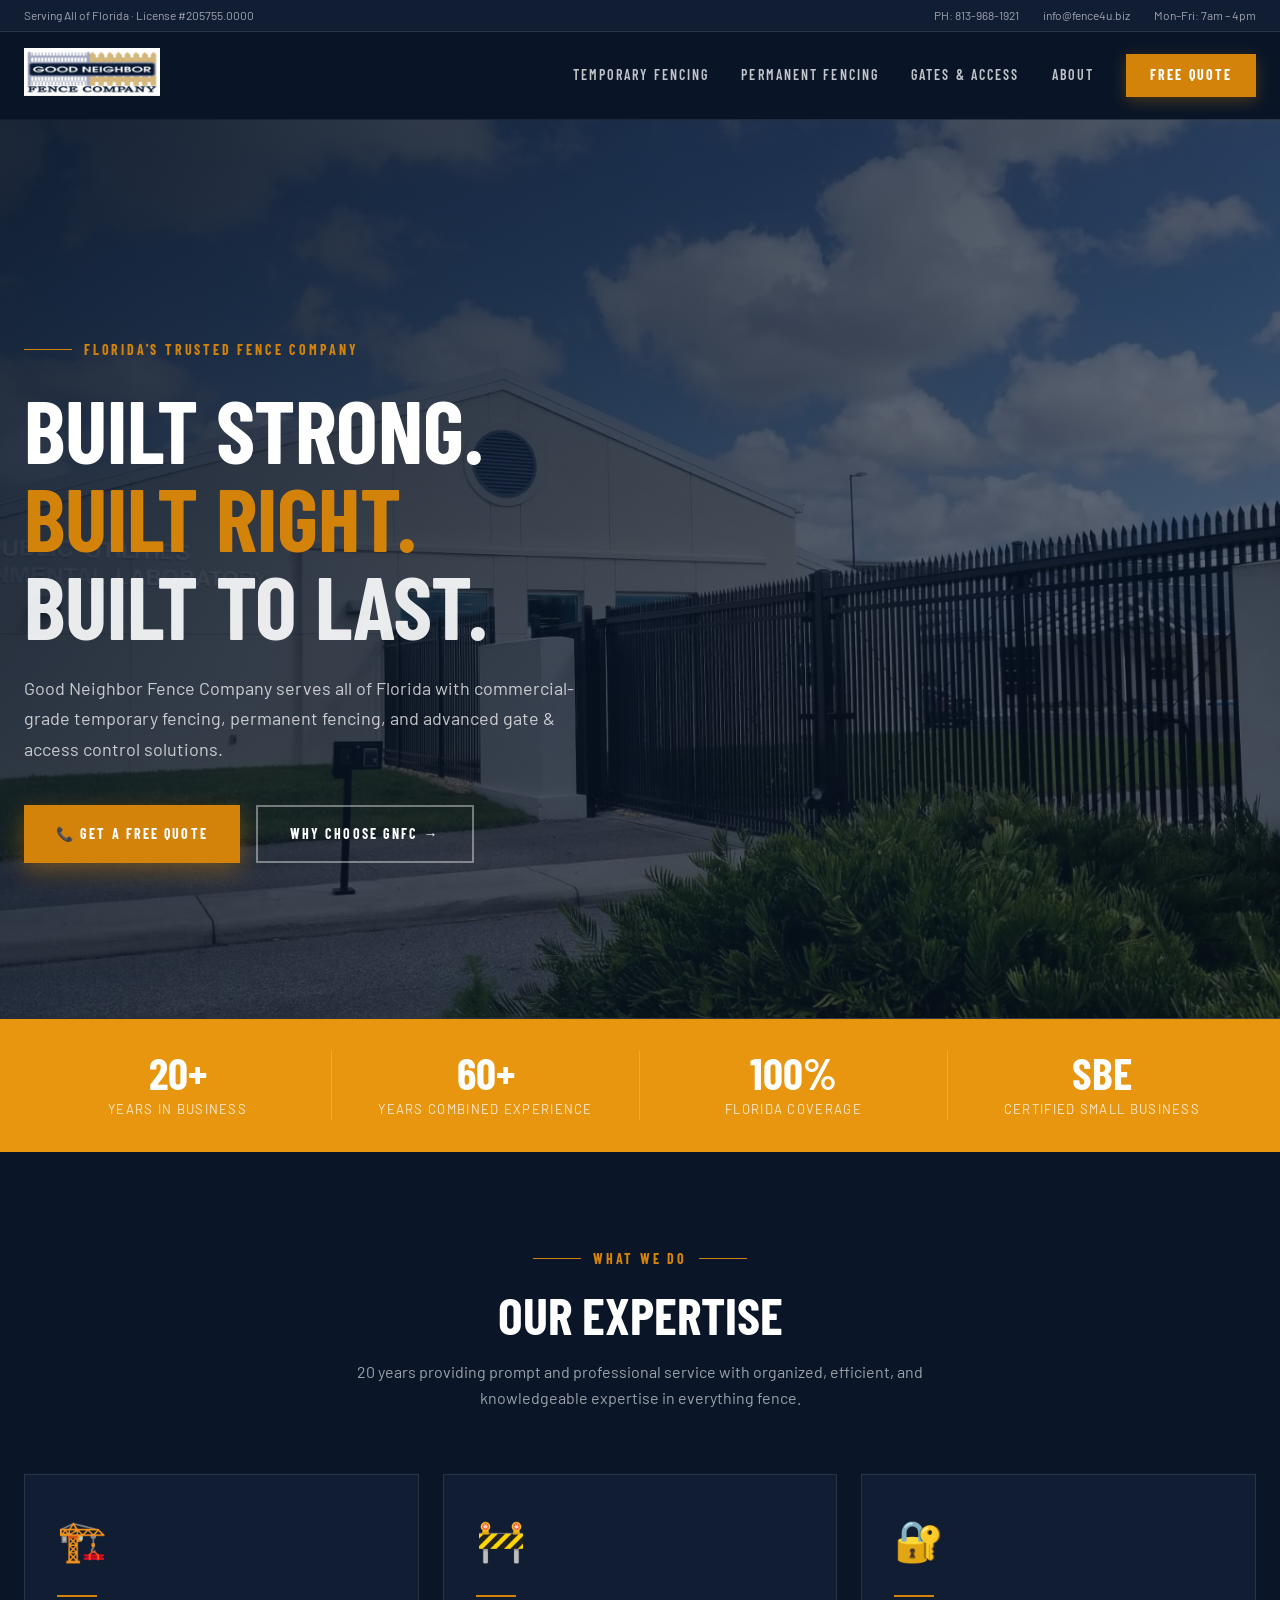
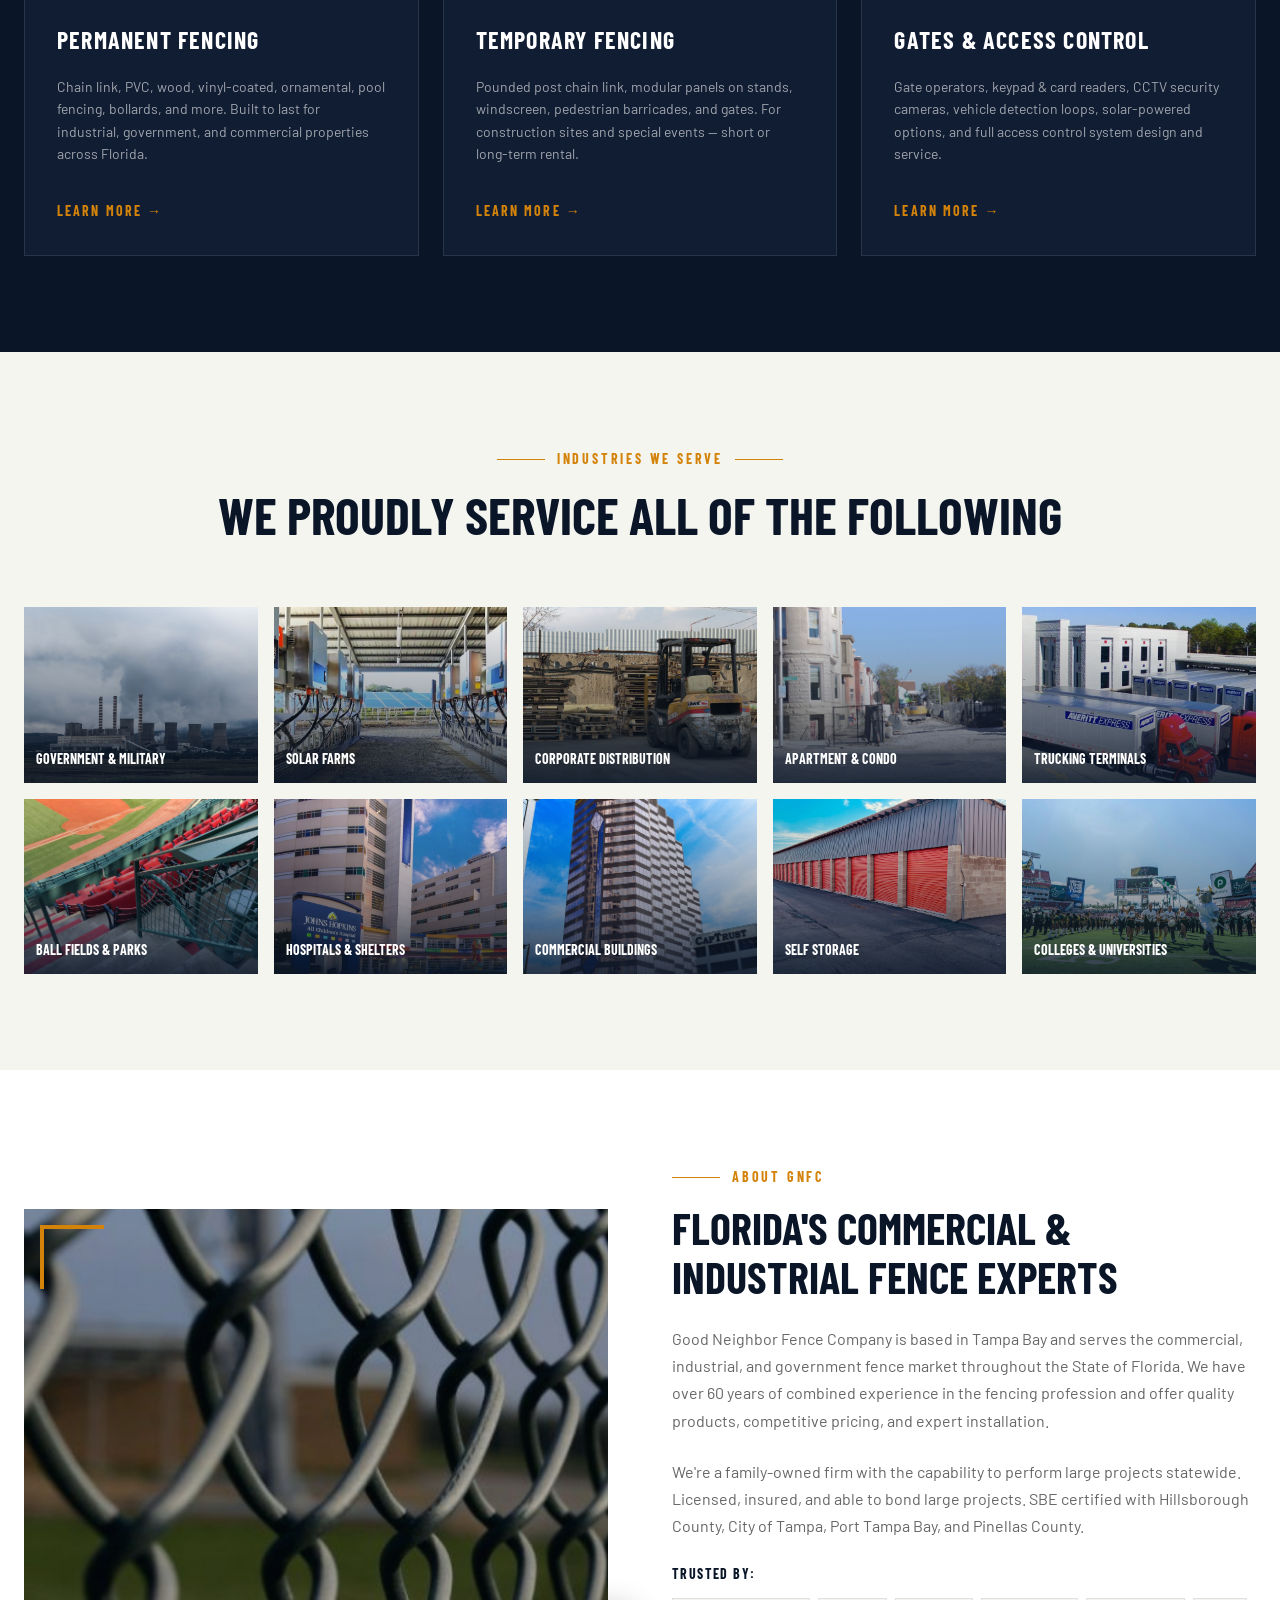
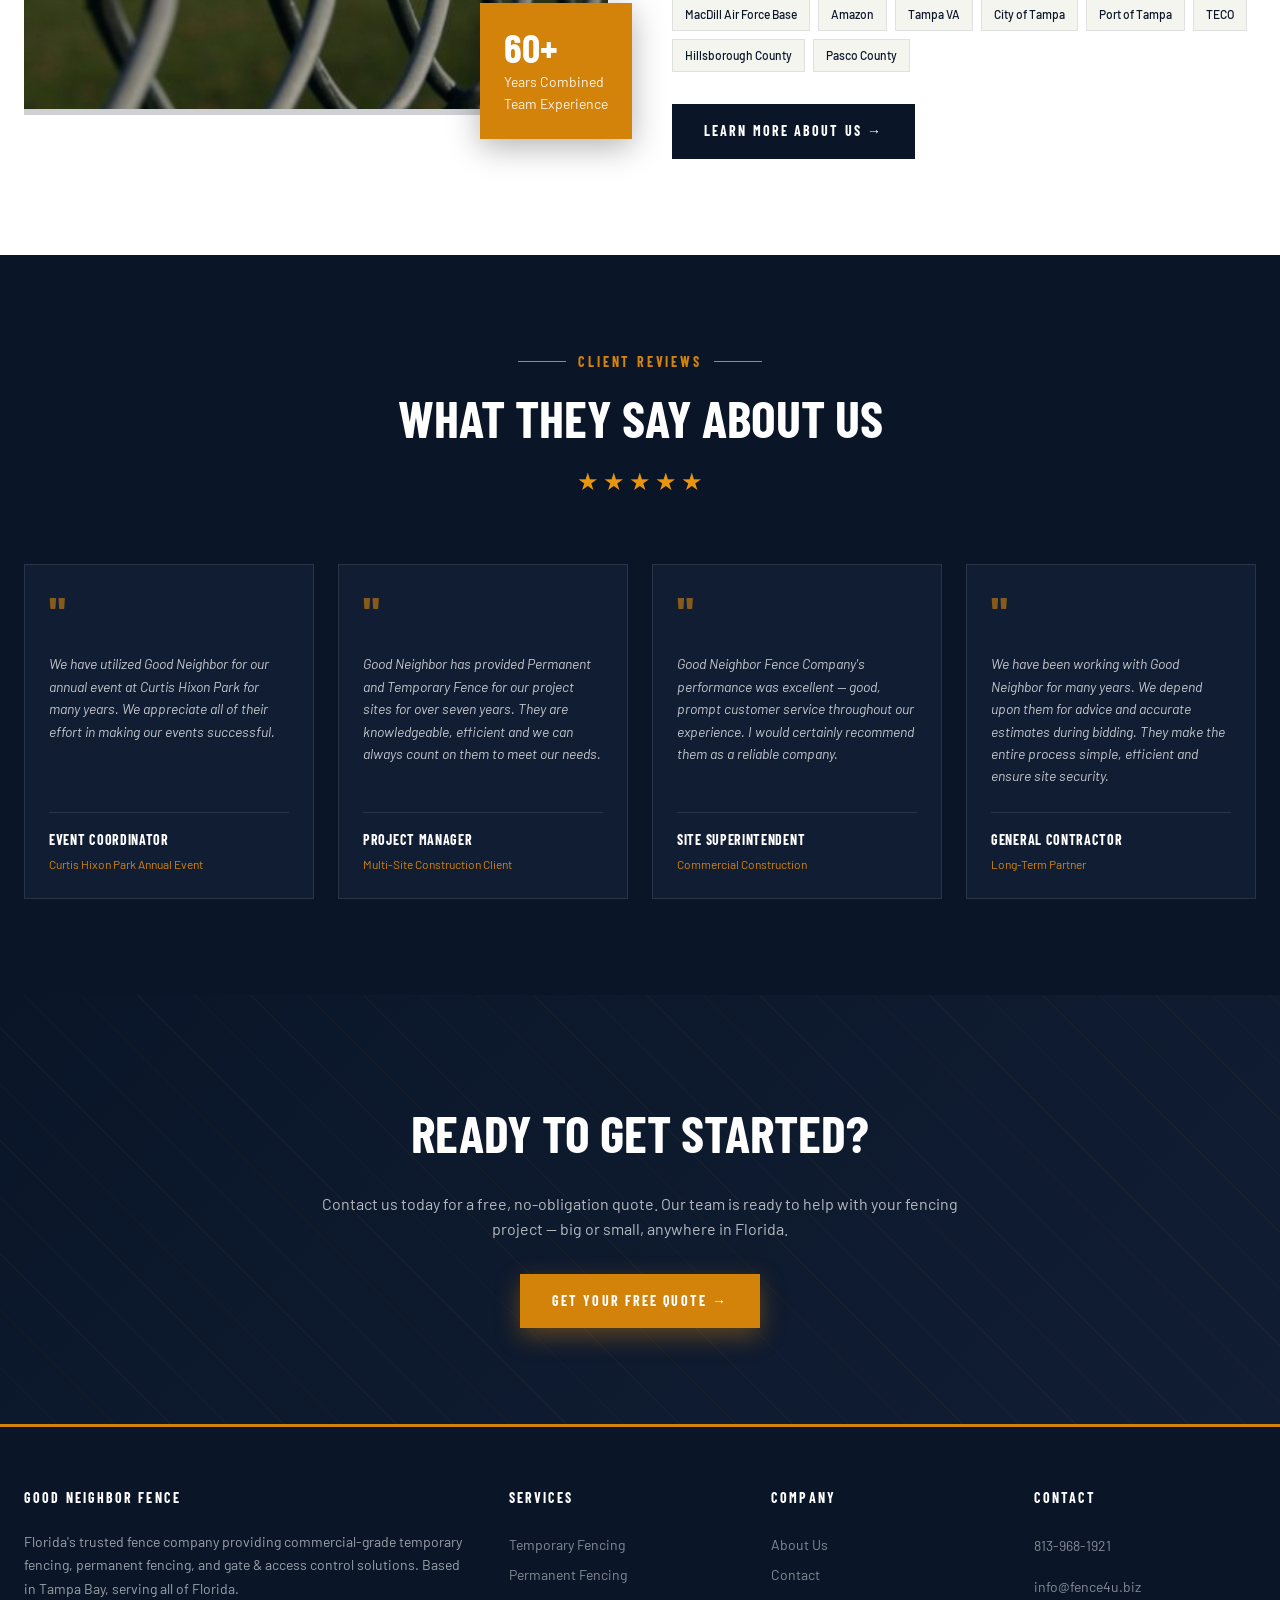
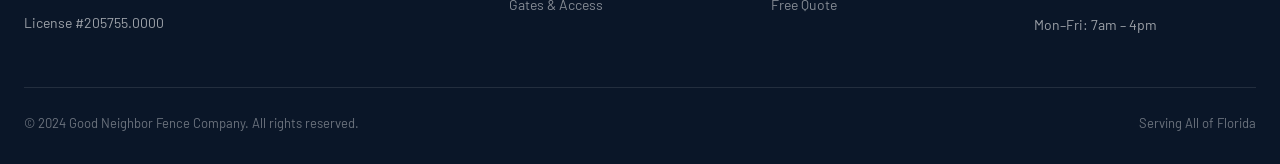
==== docs/index.html @ e2aec96e "changed name to docs" ====
<!DOCTYPE html>
<html lang="en">
<head>
    <meta charset="utf-8">
    <meta name="viewport" content="width=device-width, initial-scale=1.0">
    <title>Good Neighbor Fence Company | Tampa, FL – Commercial &amp; Industrial Fencing</title>
    <meta name="description" content="GNFC serves all of Florida with temporary fencing, permanent fencing, gates & access control. 20+ years serving government, military, corporate, and industrial clients. License #205755.0000.">
    <link rel="stylesheet" href="css/style.css">
</head>
<body>

    <!-- Top Info Bar -->
    <div class="top-info-bar">
        <div class="inner">
            <span>Serving All of Florida · License #205755.0000</span>
            <div class="right-links">
                <a href="tel:8139681921">PH: 813-968-1921</a>
                <a href="mailto:info@fence4u.biz">info@fence4u.biz</a>
                <span>Mon–Fri: 7am – 4pm</span>
            </div>
        </div>
    </div>

    <!-- Header -->
    <header>
        <div class="inner">
            <a href="index.html" class="logo-container">
                <img src="assets/GoodNeighborFence_logo.png" alt="Good Neighbor Fence Company">
            </a>
            <nav id="main-nav">
                <a href="temporary-fencing.html">Temporary Fencing</a>
                <a href="permanent-fencing.html">Permanent Fencing</a>
                <a href="gates-access.html">Gates &amp; Access</a>
                <a href="about.html">About</a>
                <a href="get-in-touch.html" class="cta-nav">Free Quote</a>
            </nav>
            <button class="mobile-menu-btn" onclick="document.getElementById('main-nav').classList.toggle('open')" aria-label="Open menu">☰</button>
        </div>
    </header>

    <!-- Hero Section -->
    <section class="hero">
        <div class="hero-bg" style="background-image: url('assets/pf.jpg')"></div>
        <div class="hero-overlay"></div>
        <div class="hero-content">
            <div class="inner">
                <div class="hero-label">
                    <div class="line"></div>
                    <span>Florida's Trusted Fence Company</span>
                </div>
                <h1>
                    <span>BUILT STRONG.</span><br>
                    <span class="gold">BUILT RIGHT.</span><br>
                    <span class="dim">BUILT TO LAST.</span>
                </h1>
                <p>Good Neighbor Fence Company serves all of Florida with commercial-grade temporary fencing, permanent fencing, and advanced gate &amp; access control solutions.</p>
                <div class="hero-buttons">
                    <a href="get-in-touch.html" class="btn btn-gold">📞 Get a Free Quote</a>
                    <a href="about.html" class="btn btn-outline">Why Choose GNFC →</a>
                </div>
            </div>
        </div>
    </section>

    <!-- Stats Bar -->
    <div class="stats-bar">
        <div class="inner">
            <div class="stats-grid">
                <div>
                    <div class="stat-number">20+</div>
                    <div class="stat-label">Years in Business</div>
                </div>
                <div>
                    <div class="stat-number">60+</div>
                    <div class="stat-label">Years Combined Experience</div>
                </div>
                <div>
                    <div class="stat-number">100%</div>
                    <div class="stat-label">Florida Coverage</div>
                </div>
                <div>
                    <div class="stat-number">SBE</div>
                    <div class="stat-label">Certified Small Business</div>
                </div>
            </div>
        </div>
    </div>

    <!-- Our Expertise -->
    <section class="section section-navy">
        <div class="max-w-7xl">
            <div class="section-header">
                <div class="section-label">
                    <div class="line"></div>
                    <span>What We Do</span>
                    <div class="line"></div>
                </div>
                <h2>Our Expertise</h2>
                <p>20 years providing prompt and professional service with organized, efficient, and knowledgeable expertise in everything fence.</p>
            </div>
            <div class="services-grid">
                <div class="service-card">
                    <div class="icon">🏗️</div>
                    <div class="divider"></div>
                    <h3>Permanent Fencing</h3>
                    <p>Chain link, PVC, wood, vinyl-coated, ornamental, pool fencing, bollards, and more. Built to last for industrial, government, and commercial properties across Florida.</p>
                    <a href="permanent-fencing.html" class="learn-more">Learn More →</a>
                </div>
                <div class="service-card">
                    <div class="icon">🚧</div>
                    <div class="divider"></div>
                    <h3>Temporary Fencing</h3>
                    <p>Pounded post chain link, modular panels on stands, windscreen, pedestrian barricades, and gates. For construction sites and special events — short or long-term rental.</p>
                    <a href="temporary-fencing.html" class="learn-more">Learn More →</a>
                </div>
                <div class="service-card">
                    <div class="icon">🔐</div>
                    <div class="divider"></div>
                    <h3>Gates &amp; Access Control</h3>
                    <p>Gate operators, keypad &amp; card readers, CCTV security cameras, vehicle detection loops, solar-powered options, and full access control system design and service.</p>
                    <a href="gates-access.html" class="learn-more">Learn More →</a>
                </div>
            </div>
        </div>
    </section>

    <!-- Industries We Serve -->
    <section class="section section-surface">
        <div class="max-w-7xl">
            <div class="section-header">
                <div class="section-label">
                    <div class="line"></div>
                    <span>Industries We Serve</span>
                    <div class="line"></div>
                </div>
                <h2>We Proudly Service All of the Following</h2>
            </div>
            <div class="industries-grid">
                <div class="industry-card">
                    <img src="assets/Government-Fencing.png" alt="Government & Military" loading="lazy">
                    <div class="overlay"></div>
                    <div class="label"><span>Government &amp; Military</span></div>
                    <div class="gold-line"></div>
                </div>
                <div class="industry-card">
                    <img src="assets/Solar-Farm-Fencing.png" alt="Solar Farms" loading="lazy">
                    <div class="overlay"></div>
                    <div class="label"><span>Solar Farms</span></div>
                    <div class="gold-line"></div>
                </div>
                <div class="industry-card">
                    <img src="assets/corporate-distribution-fencing.png" alt="Corporate Distribution" loading="lazy">
                    <div class="overlay"></div>
                    <div class="label"><span>Corporate Distribution</span></div>
                    <div class="gold-line"></div>
                </div>
                <div class="industry-card">
                    <img src="assets/apartment-and-condo-fencing.png" alt="Apartment & Condo" loading="lazy">
                    <div class="overlay"></div>
                    <div class="label"><span>Apartment &amp; Condo</span></div>
                    <div class="gold-line"></div>
                </div>
                <div class="industry-card">
                    <img src="assets/trucking-company-terminal-fencing.png" alt="Trucking Terminals" loading="lazy">
                    <div class="overlay"></div>
                    <div class="label"><span>Trucking Terminals</span></div>
                    <div class="gold-line"></div>
                </div>
                <div class="industry-card">
                    <img src="assets/Ball-Park-Fencing.png" alt="Ball Fields & Parks" loading="lazy">
                    <div class="overlay"></div>
                    <div class="label"><span>Ball Fields &amp; Parks</span></div>
                    <div class="gold-line"></div>
                </div>
                <div class="industry-card">
                    <img src="assets/hospital-fencing.png" alt="Hospitals & Shelters" loading="lazy">
                    <div class="overlay"></div>
                    <div class="label"><span>Hospitals &amp; Shelters</span></div>
                    <div class="gold-line"></div>
                </div>
                <div class="industry-card">
                    <img src="assets/commercial-building-fencing.png" alt="Commercial Buildings" loading="lazy">
                    <div class="overlay"></div>
                    <div class="label"><span>Commercial Buildings</span></div>
                    <div class="gold-line"></div>
                </div>
                <div class="industry-card">
                    <img src="assets/stoarge-unit-fencing.png" alt="Self Storage" loading="lazy">
                    <div class="overlay"></div>
                    <div class="label"><span>Self Storage</span></div>
                    <div class="gold-line"></div>
                </div>
                <div class="industry-card">
                    <img src="assets/college-and-university-fencing.png" alt="Colleges & Universities" loading="lazy">
                    <div class="overlay"></div>
                    <div class="label"><span>Colleges &amp; Universities</span></div>
                    <div class="gold-line"></div>
                </div>
            </div>
        </div>
    </section>

    <!-- About Section -->
    <section class="section section-white">
        <div class="split-section">
            <div class="split-image">
                <img src="assets/Chain-Link.jpg" alt="Professional fence installation by Good Neighbor Fence Company" loading="lazy">
                <div class="overlay"></div>
                <div class="corner-accent"></div>
                <div class="experience-badge">
                    <div class="number">60+</div>
                    <div class="text">Years Combined<br>Team Experience</div>
                </div>
            </div>
            <div class="split-text">
                <div class="label">
                    <div class="line"></div>
                    <span>About GNFC</span>
                </div>
                <h2>Florida's Commercial &amp; Industrial Fence Experts</h2>
                <p>Good Neighbor Fence Company is based in Tampa Bay and serves the commercial, industrial, and government fence market throughout the State of Florida. We have over 60 years of combined experience in the fencing profession and offer quality products, competitive pricing, and expert installation.</p>
                <p>We're a family-owned firm with the capability to perform large projects statewide. Licensed, insured, and able to bond large projects. SBE certified with Hillsborough County, City of Tampa, Port Tampa Bay, and Pinellas County.</p>
                <div class="trusted-by">
                    <div class="label">Trusted By:</div>
                    <div class="trusted-tags">
                        <span>MacDill Air Force Base</span>
                        <span>Amazon</span>
                        <span>Tampa VA</span>
                        <span>City of Tampa</span>
                        <span>Port of Tampa</span>
                        <span>TECO</span>
                        <span>Hillsborough County</span>
                        <span>Pasco County</span>
                    </div>
                </div>
                <a href="about.html" class="btn btn-navy">Learn More About Us →</a>
            </div>
        </div>
    </section>

    <!-- Testimonials -->
    <section class="section section-navy">
        <div class="max-w-7xl">
            <div class="section-header">
                <div class="section-label">
                    <div class="line"></div>
                    <span>Client Reviews</span>
                    <div class="line"></div>
                </div>
                <h2>What They Say About Us</h2>
                <div class="stars">
                    <span>★</span><span>★</span><span>★</span><span>★</span><span>★</span>
                </div>
            </div>
            <div class="testimonials-grid">
                <div class="testimonial-card">
                    <div class="quote-mark">"</div>
                    <p>We have utilized Good Neighbor for our annual event at Curtis Hixon Park for many years. We appreciate all of their effort in making our events successful.</p>
                    <div class="author">
                        <div class="author-name">Event Coordinator</div>
                        <div class="author-title">Curtis Hixon Park Annual Event</div>
                    </div>
                </div>
                <div class="testimonial-card">
                    <div class="quote-mark">"</div>
                    <p>Good Neighbor has provided Permanent and Temporary Fence for our project sites for over seven years. They are knowledgeable, efficient and we can always count on them to meet our needs.</p>
                    <div class="author">
                        <div class="author-name">Project Manager</div>
                        <div class="author-title">Multi-Site Construction Client</div>
                    </div>
                </div>
                <div class="testimonial-card">
                    <div class="quote-mark">"</div>
                    <p>Good Neighbor Fence Company's performance was excellent — good, prompt customer service throughout our experience. I would certainly recommend them as a reliable company.</p>
                    <div class="author">
                        <div class="author-name">Site Superintendent</div>
                        <div class="author-title">Commercial Construction</div>
                    </div>
                </div>
                <div class="testimonial-card">
                    <div class="quote-mark">"</div>
                    <p>We have been working with Good Neighbor for many years. We depend upon them for advice and accurate estimates during bidding. They make the entire process simple, efficient and ensure site security.</p>
                    <div class="author">
                        <div class="author-name">General Contractor</div>
                        <div class="author-title">Long-Term Partner</div>
                    </div>
                </div>
            </div>
        </div>
    </section>

    <!-- CTA Banner -->
    <section class="cta-banner">
        <div class="pattern"></div>
        <div class="content">
            <h2>Ready to Get Started?</h2>
            <p>Contact us today for a free, no-obligation quote. Our team is ready to help with your fencing project — big or small, anywhere in Florida.</p>
            <a href="get-in-touch.html" class="btn btn-gold">Get Your Free Quote →</a>
        </div>
    </section>

    <!-- Footer -->
    <footer>
        <div class="inner">
            <div class="footer-grid">
                <div class="footer-col">
                    <h4>Good Neighbor Fence</h4>
                    <p>Florida's trusted fence company providing commercial-grade temporary fencing, permanent fencing, and gate &amp; access control solutions. Based in Tampa Bay, serving all of Florida.</p>
                    <p>License #205755.0000</p>
                </div>
                <div class="footer-col">
                    <h4>Services</h4>
                    <a href="temporary-fencing.html">Temporary Fencing</a>
                    <a href="permanent-fencing.html">Permanent Fencing</a>
                    <a href="gates-access.html">Gates &amp; Access</a>
                </div>
                <div class="footer-col">
                    <h4>Company</h4>
                    <a href="about.html">About Us</a>
                    <a href="get-in-touch.html">Contact</a>
                    <a href="get-in-touch.html">Free Quote</a>
                </div>
                <div class="footer-col">
                    <h4>Contact</h4>
                    <p><a href="tel:8139681921">813-968-1921</a></p>
                    <p><a href="mailto:info@fence4u.biz">info@fence4u.biz</a></p>
                    <p>Mon–Fri: 7am – 4pm</p>
                </div>
            </div>
            <div class="footer-bottom">
                <span>&copy; 2024 Good Neighbor Fence Company. All rights reserved.</span>
                <span>Serving All of Florida</span>
            </div>
        </div>
    </footer>

    <script>
        // Close mobile menu when clicking a link
        document.querySelectorAll('#main-nav a').forEach(function(link) {
            link.addEventListener('click', function() {
                document.getElementById('main-nav').classList.remove('open');
            });
        });
    </script>

<script>document.documentElement.classList.add("loaded");</script>
</body>
</html>
---- docs/css/style.css ----
/* Good Neighbor Fence Company*/
@import url('https://fonts.googleapis.com/css2?family=Barlow:wght@400;500;600&family=Barlow+Condensed:wght@600;700;800&display=swap');

:root {
    --gnfc-navy: #0a1628;
    --gnfc-navy-mid: #111d33;
    --gnfc-navy-light: #1a2a44;
    --gnfc-gold: #d4830a;
    --gnfc-gold-bright: #e8960f;
    --gnfc-white: #ffffff;
    --gnfc-surface: #f5f5f0;
    --gnfc-border: #e0e0e0;
    --gnfc-text: #333333;
    --gnfc-text-muted: #666666;
}

* {
    margin: 0;
    padding: 0;
    box-sizing: border-box;
}

/* Prevent FOUC - hide until ready */
html {
    visibility: hidden;
}

html.loaded {
    visibility: visible;
    animation: fadeIn 0.15s ease-in;
}

@keyframes fadeIn {
    from { opacity: 0; }
    to { opacity: 1; }
}

body {
    font-family: 'Barlow', 'Helvetica Neue', Arial, sans-serif;
    color: var(--gnfc-text);
    line-height: 1.6;
    background: var(--gnfc-navy);
}

a {
    text-decoration: none;
    color: inherit;
}

img {
    max-width: 100%;
    height: auto;
}

/* ===== UTILITY ===== */
.max-w-7xl {
    max-width: 1280px;
    margin: 0 auto;
    padding: 0 24px;
}

/* ===== TOP INFO BAR ===== */
.top-info-bar {
    background: var(--gnfc-navy-mid);
    border-bottom: 1px solid rgba(255,255,255,0.1);
    padding: 6px 0;
    font-size: 12px;
    color: rgba(255,255,255,0.6);
}

.top-info-bar .inner {
    max-width: 1280px;
    margin: 0 auto;
    padding: 0 24px;
    display: flex;
    justify-content: space-between;
    align-items: center;
}

.top-info-bar a {
    color: rgba(255,255,255,0.6);
    transition: color 0.3s;
}

.top-info-bar a:hover {
    color: var(--gnfc-gold);
}

.top-info-bar .right-links {
    display: flex;
    align-items: center;
    gap: 24px;
}

/* ===== HEADER / NAVBAR ===== */
header {
    background: rgba(10, 22, 40, 0.95);
    backdrop-filter: blur(8px);
    padding: 16px 0;
    position: sticky;
    top: 0;
    z-index: 50;
}

header .inner {
    max-width: 1280px;
    margin: 0 auto;
    padding: 0 24px;
    display: flex;
    justify-content: space-between;
    align-items: center;
}

.logo-container img {
    height: 48px;
    width: auto;
    object-fit: contain;
}

/* ===== NAVIGATION ===== */
nav {
    display: flex;
    align-items: center;
    gap: 32px;
}

nav a {
    color: rgba(255,255,255,0.75);
    font-family: 'Barlow Condensed', sans-serif;
    font-weight: 600;
    font-size: 14px;
    text-transform: uppercase;
    letter-spacing: 0.15em;
    transition: color 0.2s;
}

nav a:hover,
nav a.active {
    color: var(--gnfc-gold);
}

nav a.cta-nav {
    background: var(--gnfc-gold);
    color: white;
    padding: 10px 24px;
    font-weight: 700;
    letter-spacing: 0.15em;
    box-shadow: 0 4px 15px rgba(212,131,10,0.3);
    transition: background 0.2s, box-shadow 0.2s;
}

nav a.cta-nav:hover {
    background: var(--gnfc-gold-bright);
    box-shadow: 0 4px 20px rgba(212,131,10,0.5);
}

/* ===== MOBILE NAV ===== */
.mobile-menu-btn {
    display: none;
    background: none;
    border: none;
    color: white;
    font-size: 28px;
    cursor: pointer;
}

/* ===== HERO SECTION ===== */
.hero {
    position: relative;
    min-height: 100vh;
    display: flex;
    align-items: center;
    overflow: hidden;
    background: var(--gnfc-navy);
}

.hero-bg {
    position: absolute;
    inset: 0;
    background-size: cover;
    background-position: center;
    background-repeat: no-repeat;
}

.hero-overlay {
    position: absolute;
    inset: 0;
    background: linear-gradient(135deg, rgba(10,22,40,0.92) 0%, rgba(10,22,40,0.7) 50%, rgba(10,22,40,0.5) 100%);
}

.hero-content {
    position: relative;
    z-index: 10;
    max-width: 1280px;
    margin: 0 auto;
    padding: 160px 24px 96px;
    width: 100%;
}

.hero-content .inner {
    max-width: 768px;
}

.hero-label {
    display: flex;
    align-items: center;
    gap: 12px;
    margin-bottom: 24px;
}

.hero-label .line {
    height: 1px;
    width: 48px;
    background: var(--gnfc-gold);
}

.hero-label span {
    color: var(--gnfc-gold);
    font-family: 'Barlow Condensed', sans-serif;
    font-weight: 700;
    font-size: 14px;
    text-transform: uppercase;
    letter-spacing: 0.2em;
}

.hero h1 {
    font-family: 'Barlow Condensed', sans-serif;
    color: white;
    line-height: 1;
    margin-bottom: 24px;
    font-size: clamp(3rem, 8vw, 5.5rem);
}

.hero h1 .gold {
    color: var(--gnfc-gold);
}

.hero h1 .dim {
    color: rgba(255,255,255,0.9);
}

.hero p {
    color: rgba(255,255,255,0.75);
    font-size: 18px;
    line-height: 1.7;
    max-width: 560px;
    margin-bottom: 40px;
}

.hero-buttons {
    display: flex;
    gap: 16px;
    flex-wrap: wrap;
}

/* ===== BUTTONS ===== */
.btn {
    display: inline-flex;
    align-items: center;
    justify-content: center;
    gap: 8px;
    font-family: 'Barlow Condensed', sans-serif;
    font-weight: 700;
    font-size: 14px;
    text-transform: uppercase;
    letter-spacing: 0.15em;
    padding: 16px 32px;
    transition: all 0.2s;
    cursor: pointer;
    border: none;
    text-align: center;
}

.btn-gold {
    background: var(--gnfc-gold);
    color: white;
    box-shadow: 0 8px 25px rgba(212,131,10,0.4);
}

.btn-gold:hover {
    background: var(--gnfc-gold-bright);
    box-shadow: 0 8px 30px rgba(212,131,10,0.5);
}

.btn-outline {
    background: transparent;
    color: white;
    border: 2px solid rgba(255,255,255,0.4);
}

.btn-outline:hover {
    border-color: var(--gnfc-gold);
    color: var(--gnfc-gold);
}

.btn-navy {
    background: var(--gnfc-navy);
    color: white;
    transition: background 0.2s;
}

.btn-navy:hover {
    background: var(--gnfc-navy-mid);
}

.btn-white {
    background: white;
    color: var(--gnfc-navy);
    font-weight: 700;
}

.btn-white:hover {
    background: var(--gnfc-surface);
}

/* ===== STATS BAR ===== */
.stats-bar {
    background: var(--gnfc-gold-bright);
    padding: 32px 0;
}

.stats-bar .inner {
    max-width: 1280px;
    margin: 0 auto;
    padding: 0 24px;
}

.stats-grid {
    display: grid;
    grid-template-columns: repeat(4, 1fr);
    text-align: center;
}

.stats-grid > div {
    padding: 0 24px;
    border-right: 1px solid rgba(255,255,255,0.2);
}

.stats-grid > div:last-child {
    border-right: none;
}

.stat-number {
    font-family: 'Barlow Condensed', sans-serif;
    font-weight: 700;
    color: white;
    font-size: clamp(2rem, 4vw, 2.75rem);
    line-height: 1;
    margin-bottom: 4px;
}

.stat-label {
    color: rgba(255,255,255,0.8);
    font-size: 13px;
    text-transform: uppercase;
    letter-spacing: 0.1em;
}

/* ===== SECTION STYLES ===== */
.section {
    padding: 96px 0;
}

.section-navy {
    background: var(--gnfc-navy);
}

.section-surface {
    background: var(--gnfc-surface);
}

.section-white {
    background: white;
}

.section-header {
    text-align: center;
    margin-bottom: 64px;
}

.section-label {
    display: flex;
    align-items: center;
    justify-content: center;
    gap: 12px;
    margin-bottom: 16px;
}

.section-label .line {
    height: 1px;
    width: 48px;
    background: var(--gnfc-gold);
}

.section-label span {
    color: var(--gnfc-gold);
    font-family: 'Barlow Condensed', sans-serif;
    font-weight: 700;
    font-size: 14px;
    text-transform: uppercase;
    letter-spacing: 0.2em;
}

.section-header h2 {
    font-family: 'Barlow Condensed', sans-serif;
    line-height: 1.1;
    font-size: clamp(2rem, 5vw, 3.25rem);
    text-transform: uppercase;
}

.section-navy .section-header h2 {
    color: white;
}

.section-surface .section-header h2,
.section-white .section-header h2 {
    color: var(--gnfc-navy);
}

.section-header p {
    color: rgba(255,255,255,0.6);
    font-size: 16px;
    max-width: 640px;
    margin: 16px auto 0;
    line-height: 1.6;
}

.section-surface .section-header p,
.section-white .section-header p {
    color: var(--gnfc-text-muted);
}

/* ===== SERVICE CARDS (Our Expertise) ===== */
.services-grid {
    display: grid;
    grid-template-columns: repeat(3, 1fr);
    gap: 24px;
}

.service-card {
    background: var(--gnfc-navy-mid);
    border: 1px solid rgba(255,255,255,0.1);
    padding: 32px;
    transition: all 0.3s;
}

.service-card:hover {
    border-color: rgba(212,131,10,0.5);
    transform: translateY(-4px);
}

.service-card .icon {
    color: var(--gnfc-gold);
    font-size: 40px;
    margin-bottom: 24px;
}

.service-card .divider {
    height: 2px;
    width: 40px;
    background: var(--gnfc-gold);
    margin-bottom: 24px;
    transition: width 0.3s;
}

.service-card:hover .divider {
    width: 64px;
}

.service-card h3 {
    font-family: 'Barlow Condensed', sans-serif;
    color: white;
    font-weight: 700;
    font-size: 24px;
    text-transform: uppercase;
    letter-spacing: 0.05em;
    margin-bottom: 16px;
}

.service-card p {
    color: rgba(255,255,255,0.6);
    font-size: 14px;
    line-height: 1.6;
    margin-bottom: 32px;
}

.service-card .learn-more {
    display: inline-flex;
    align-items: center;
    gap: 8px;
    color: var(--gnfc-gold);
    font-family: 'Barlow Condensed', sans-serif;
    font-weight: 700;
    font-size: 14px;
    text-transform: uppercase;
    letter-spacing: 0.15em;
    transition: color 0.2s;
}

.service-card .learn-more:hover {
    color: var(--gnfc-gold-bright);
}

/* ===== INDUSTRY CARDS ===== */
.industries-grid {
    display: grid;
    grid-template-columns: repeat(5, 1fr);
    gap: 16px;
}

.industry-card {
    position: relative;
    overflow: hidden;
    aspect-ratio: 4/3;
    cursor: default;
}

.industry-card img {
    position: absolute;
    inset: 0;
    width: 100%;
    height: 100%;
    object-fit: cover;
    transition: transform 0.5s;
}

.industry-card:hover img {
    transform: scale(1.1);
}

.industry-card .overlay {
    position: absolute;
    inset: 0;
    background: linear-gradient(to top, rgba(10,22,40,0.85) 0%, rgba(10,22,40,0.4) 40%, transparent 100%);
}

.industry-card .label {
    position: absolute;
    bottom: 0;
    left: 0;
    right: 0;
    padding: 12px;
    z-index: 10;
}

.industry-card .label span {
    font-family: 'Barlow Condensed', sans-serif;
    font-weight: 700;
    color: white;
    font-size: 14px;
    text-transform: uppercase;
    line-height: 1.2;
}

.industry-card .gold-line {
    position: absolute;
    bottom: 0;
    left: 0;
    height: 2px;
    width: 0;
    background: var(--gnfc-gold);
    transition: width 0.3s;
    z-index: 10;
}

.industry-card:hover .gold-line {
    width: 100%;
}

/* ===== ABOUT / SPLIT SECTION ===== */
.split-section {
    display: grid;
    grid-template-columns: 1fr 1fr;
    gap: 64px;
    align-items: center;
    max-width: 1280px;
    margin: 0 auto;
    padding: 0 24px;
}

.split-image {
    position: relative;
}

.split-image img {
    width: 100%;
    height: 500px;
    object-fit: cover;
}

.split-image .overlay {
    position: absolute;
    inset: 0;
    background: rgba(10,22,40,0.2);
}

.split-image .experience-badge {
    position: absolute;
    bottom: -24px;
    right: -24px;
    background: var(--gnfc-gold);
    color: white;
    padding: 24px;
    box-shadow: 0 8px 30px rgba(0,0,0,0.3);
}

.split-image .experience-badge .number {
    font-family: 'Barlow Condensed', sans-serif;
    font-weight: 700;
    font-size: 40px;
    line-height: 1;
}

.split-image .experience-badge .text {
    font-size: 14px;
    color: rgba(255,255,255,0.9);
    margin-top: 4px;
}

.split-image .corner-accent {
    position: absolute;
    top: 16px;
    left: 16px;
    width: 64px;
    height: 64px;
    border-top: 4px solid var(--gnfc-gold);
    border-left: 4px solid var(--gnfc-gold);
}

.split-text .label {
    display: flex;
    align-items: center;
    gap: 12px;
    margin-bottom: 16px;
}

.split-text .label .line {
    height: 1px;
    width: 48px;
    background: var(--gnfc-gold);
}

.split-text .label span {
    color: var(--gnfc-gold);
    font-family: 'Barlow Condensed', sans-serif;
    font-weight: 700;
    font-size: 14px;
    text-transform: uppercase;
    letter-spacing: 0.2em;
}

.split-text h2 {
    font-family: 'Barlow Condensed', sans-serif;
    font-size: clamp(2rem, 4vw, 2.75rem);
    color: var(--gnfc-navy);
    margin-bottom: 24px;
    text-transform: uppercase;
    line-height: 1.1;
}

.split-text p {
    font-size: 16px;
    color: var(--gnfc-text-muted);
    margin-bottom: 24px;
    line-height: 1.7;
}

.split-text ul {
    list-style: none;
    margin: 24px 0;
}

.split-text ul li {
    padding: 8px 0;
    font-size: 15px;
    color: var(--gnfc-text-muted);
}

.split-text ul li::before {
    content: '✓';
    color: var(--gnfc-gold);
    font-weight: bold;
    margin-right: 10px;
}

/* Trusted By Tags */
.trusted-by {
    margin-bottom: 32px;
}

.trusted-by .label {
    font-family: 'Barlow Condensed', sans-serif;
    font-weight: 700;
    font-size: 14px;
    text-transform: uppercase;
    letter-spacing: 0.1em;
    color: var(--gnfc-navy);
    margin-bottom: 12px;
}

.trusted-tags {
    display: flex;
    flex-wrap: wrap;
    gap: 8px;
}

.trusted-tags span {
    background: var(--gnfc-surface);
    border: 1px solid var(--gnfc-border);
    color: var(--gnfc-navy);
    font-size: 12px;
    font-weight: 500;
    padding: 6px 12px;
}

/* ===== TESTIMONIALS ===== */
.testimonials-grid {
    display: grid;
    grid-template-columns: repeat(4, 1fr);
    gap: 24px;
}

.testimonial-card {
    background: var(--gnfc-navy-mid);
    border: 1px solid rgba(255,255,255,0.1);
    padding: 24px;
    display: flex;
    flex-direction: column;
    transition: border-color 0.3s;
}

.testimonial-card:hover {
    border-color: rgba(212,131,10,0.4);
}

.testimonial-card .quote-mark {
    color: var(--gnfc-gold);
    font-family: 'Barlow Condensed', sans-serif;
    font-weight: 700;
    font-size: 48px;
    line-height: 1;
    opacity: 0.6;
    margin-bottom: 16px;
}

.testimonial-card p {
    color: rgba(255,255,255,0.75);
    font-size: 14px;
    line-height: 1.6;
    font-style: italic;
    flex: 1;
    margin-bottom: 24px;
}

.testimonial-card .author {
    border-top: 1px solid rgba(255,255,255,0.1);
    padding-top: 16px;
}

.testimonial-card .author-name {
    font-family: 'Barlow Condensed', sans-serif;
    font-weight: 700;
    color: white;
    font-size: 14px;
    text-transform: uppercase;
    letter-spacing: 0.05em;
}

.testimonial-card .author-title {
    color: var(--gnfc-gold);
    font-size: 12px;
    margin-top: 4px;
}

/* ===== STARS ===== */
.stars {
    display: flex;
    justify-content: center;
    gap: 4px;
    margin-top: 16px;
}

.stars span {
    color: var(--gnfc-gold-bright);
    font-size: 24px;
}

/* ===== CTA BANNER ===== */
.cta-banner {
    position: relative;
    padding: 96px 0;
    overflow: hidden;
    background: linear-gradient(135deg, var(--gnfc-navy) 0%, var(--gnfc-navy-mid) 100%);
    text-align: center;
    color: white;
}

.cta-banner .pattern {
    position: absolute;
    inset: 0;
    opacity: 0.05;
    background-image: repeating-linear-gradient(45deg, var(--gnfc-gold) 0px, var(--gnfc-gold) 1px, transparent 1px, transparent 40px);
}

.cta-banner .content {
    position: relative;
    z-index: 1;
    max-width: 700px;
    margin: 0 auto;
    padding: 0 24px;
}

.cta-banner h2 {
    font-family: 'Barlow Condensed', sans-serif;
    font-size: clamp(2rem, 5vw, 3.25rem);
    text-transform: uppercase;
    margin-bottom: 16px;
}

.cta-banner p {
    color: rgba(255,255,255,0.7);
    font-size: 16px;
    margin-bottom: 32px;
    line-height: 1.6;
}

/* ===== PAGE HEADER (inner pages) ===== */
.page-header {
    background: linear-gradient(135deg, var(--gnfc-navy) 0%, var(--gnfc-navy-mid) 100%);
    padding: 120px 0 60px;
    color: white;
    text-align: center;
}

.page-header h1 {
    font-family: 'Barlow Condensed', sans-serif;
    font-size: clamp(2.5rem, 6vw, 3.5rem);
    text-transform: uppercase;
    margin-bottom: 12px;
}

.page-header p {
    font-size: 17px;
    color: rgba(255,255,255,0.7);
    max-width: 600px;
    margin: 0 auto;
}

/* ===== CARDS (inner pages) ===== */
.cards-grid {
    display: grid;
    grid-template-columns: repeat(3, 1fr);
    gap: 24px;
    max-width: 1280px;
    margin: 0 auto;
    padding: 0 24px;
}

.card {
    background: white;
    overflow: hidden;
    box-shadow: 0 2px 15px rgba(0,0,0,0.08);
    transition: transform 0.3s, box-shadow 0.3s;
}

.card:hover {
    transform: translateY(-5px);
    box-shadow: 0 8px 30px rgba(0,0,0,0.15);
}

.card img {
    width: 100%;
    height: 220px;
    object-fit: cover;
}

.card-body {
    padding: 24px;
}

.card-body h3 {
    font-family: 'Barlow Condensed', sans-serif;
    font-size: 20px;
    color: var(--gnfc-navy);
    text-transform: uppercase;
    margin-bottom: 10px;
}

.card-body p {
    font-size: 14px;
    color: var(--gnfc-text-muted);
    line-height: 1.6;
}

/* ===== FEATURE CARDS ===== */
.features-grid {
    display: grid;
    grid-template-columns: repeat(4, 1fr);
    gap: 24px;
    max-width: 1280px;
    margin: 0 auto;
    padding: 0 24px;
}

.feature-card {
    text-align: center;
    padding: 40px 24px;
    background: white;
    box-shadow: 0 2px 15px rgba(0,0,0,0.08);
    transition: transform 0.3s;
}

.feature-card:hover {
    transform: translateY(-5px);
}

.feature-card .icon {
    font-size: 48px;
    margin-bottom: 20px;
}

.feature-card h3 {
    font-family: 'Barlow Condensed', sans-serif;
    font-size: 20px;
    color: var(--gnfc-navy);
    text-transform: uppercase;
    margin-bottom: 12px;
}

.feature-card p {
    font-size: 14px;
    color: var(--gnfc-text-muted);
    line-height: 1.6;
}

/* ===== SPECIALTY GRID ===== */
.specialty-grid {
    display: grid;
    grid-template-columns: repeat(4, 1fr);
    gap: 16px;
    max-width: 1280px;
    margin: 0 auto;
    padding: 0 24px;
}

.specialty-card {
    overflow: hidden;
    box-shadow: 0 2px 10px rgba(0,0,0,0.08);
    transition: transform 0.3s;
    background: white;
}

.specialty-card:hover {
    transform: translateY(-3px);
}

.specialty-card img {
    width: 100%;
    height: 180px;
    object-fit: cover;
}

.specialty-card .specialty-label {
    padding: 15px;
    text-align: center;
    font-family: 'Barlow Condensed', sans-serif;
    font-weight: 600;
    font-size: 14px;
    color: var(--gnfc-navy);
    text-transform: uppercase;
}

/* ===== CONTACT FORM ===== */
.contact-section {
    display: grid;
    grid-template-columns: 1fr 1fr;
    gap: 60px;
    max-width: 1280px;
    margin: 0 auto;
    padding: 96px 24px;
}

.contact-info h2 {
    font-family: 'Barlow Condensed', sans-serif;
    font-size: 32px;
    color: var(--gnfc-navy);
    text-transform: uppercase;
    margin-bottom: 20px;
}

.contact-info > p {
    font-size: 16px;
    color: var(--gnfc-text-muted);
    margin-bottom: 30px;
    line-height: 1.7;
}

.contact-detail {
    display: flex;
    align-items: flex-start;
    gap: 15px;
    margin-bottom: 25px;
}

.contact-detail .icon {
    font-size: 24px;
    color: var(--gnfc-gold);
    min-width: 30px;
}

.contact-detail h4 {
    font-family: 'Barlow Condensed', sans-serif;
    font-size: 16px;
    color: var(--gnfc-navy);
    text-transform: uppercase;
    margin-bottom: 3px;
}

.contact-detail p {
    font-size: 14px;
    color: var(--gnfc-text-muted);
    margin-bottom: 0;
}

.contact-form {
    background: white;
    padding: 40px;
    box-shadow: 0 4px 20px rgba(0,0,0,0.1);
}

.contact-form h3 {
    font-family: 'Barlow Condensed', sans-serif;
    font-size: 24px;
    color: var(--gnfc-navy);
    text-transform: uppercase;
    margin-bottom: 25px;
}

.form-group {
    margin-bottom: 20px;
}

.form-group label {
    display: block;
    font-size: 14px;
    font-weight: 600;
    color: var(--gnfc-text);
    margin-bottom: 6px;
}

.form-group input,
.form-group select,
.form-group textarea {
    width: 100%;
    padding: 12px 15px;
    border: 1px solid var(--gnfc-border);
    font-size: 15px;
    font-family: inherit;
    transition: border-color 0.3s;
}

.form-group input:focus,
.form-group select:focus,
.form-group textarea:focus {
    outline: none;
    border-color: var(--gnfc-gold);
}

.form-group textarea {
    height: 120px;
    resize: vertical;
}

.form-row {
    display: grid;
    grid-template-columns: 1fr 1fr;
    gap: 15px;
}

/* ===== FOOTER ===== */
footer {
    background: var(--gnfc-navy);
    color: rgba(255,255,255,0.6);
    padding: 60px 0 30px;
    border-top: 3px solid var(--gnfc-gold);
}

footer .inner {
    max-width: 1280px;
    margin: 0 auto;
    padding: 0 24px;
}

.footer-grid {
    display: grid;
    grid-template-columns: 2fr 1fr 1fr 1fr;
    gap: 40px;
    margin-bottom: 40px;
}

.footer-col h4 {
    color: white;
    font-family: 'Barlow Condensed', sans-serif;
    font-size: 14px;
    text-transform: uppercase;
    letter-spacing: 0.15em;
    margin-bottom: 20px;
}

.footer-col p {
    font-size: 14px;
    line-height: 1.7;
    margin-bottom: 10px;
}

.footer-col a {
    display: block;
    font-size: 14px;
    color: rgba(255,255,255,0.5);
    padding: 4px 0;
    transition: color 0.3s;
}

.footer-col a:hover {
    color: var(--gnfc-gold);
}

.footer-bottom {
    border-top: 1px solid rgba(255,255,255,0.1);
    padding-top: 25px;
    display: flex;
    justify-content: space-between;
    align-items: center;
    font-size: 13px;
    color: rgba(255,255,255,0.4);
}

/* ===== RESPONSIVE ===== */
@media (max-width: 1024px) {
    .industries-grid {
        grid-template-columns: repeat(3, 1fr);
    }

    .testimonials-grid {
        grid-template-columns: repeat(2, 1fr);
    }

    .features-grid,
    .specialty-grid {
        grid-template-columns: repeat(2, 1fr);
    }

    .footer-grid {
        grid-template-columns: 1fr 1fr;
    }

    .hero h1 {
        font-size: 3.5rem;
    }
}

@media (max-width: 768px) {
    .top-info-bar {
        display: none;
    }

    header .inner {
        position: relative;
    }

    nav {
        display: none;
    }

    .mobile-menu-btn {
        display: block;
    }

    nav.open {
        display: flex;
        flex-direction: column;
        position: absolute;
        top: 100%;
        left: -24px;
        right: -24px;
        background: var(--gnfc-navy);
        padding: 16px 24px;
        gap: 0;
        border-top: 1px solid rgba(255,255,255,0.1);
    }

    nav.open a {
        padding: 12px 0;
        border-bottom: 1px solid rgba(255,255,255,0.05);
    }

    nav.open a.cta-nav {
        margin-top: 8px;
        text-align: center;
    }

    .hero {
        min-height: auto;
    }

    .hero-content {
        padding: 120px 24px 60px;
    }

    .hero h1 {
        font-size: 2.5rem;
    }

    .services-grid,
    .cards-grid {
        grid-template-columns: 1fr;
    }

    .industries-grid {
        grid-template-columns: repeat(2, 1fr);
    }

    .testimonials-grid {
        grid-template-columns: 1fr;
    }

    .features-grid,
    .specialty-grid {
        grid-template-columns: 1fr;
    }

    .split-section {
        grid-template-columns: 1fr;
        gap: 30px;
    }

    .split-image img {
        height: 300px;
    }

    .split-image .experience-badge {
        position: relative;
        bottom: auto;
        right: auto;
        display: inline-block;
        margin-top: 16px;
    }

    .stats-grid {
        grid-template-columns: repeat(2, 1fr);
        gap: 24px;
    }

    .stats-grid > div {
        border-right: none;
        padding: 12px;
    }

    .contact-section {
        grid-template-columns: 1fr;
    }

    .footer-grid {
        grid-template-columns: 1fr;
    }

    .footer-bottom {
        flex-direction: column;
        gap: 10px;
        text-align: center;
    }

    .page-header {
        padding: 100px 0 40px;
    }
}
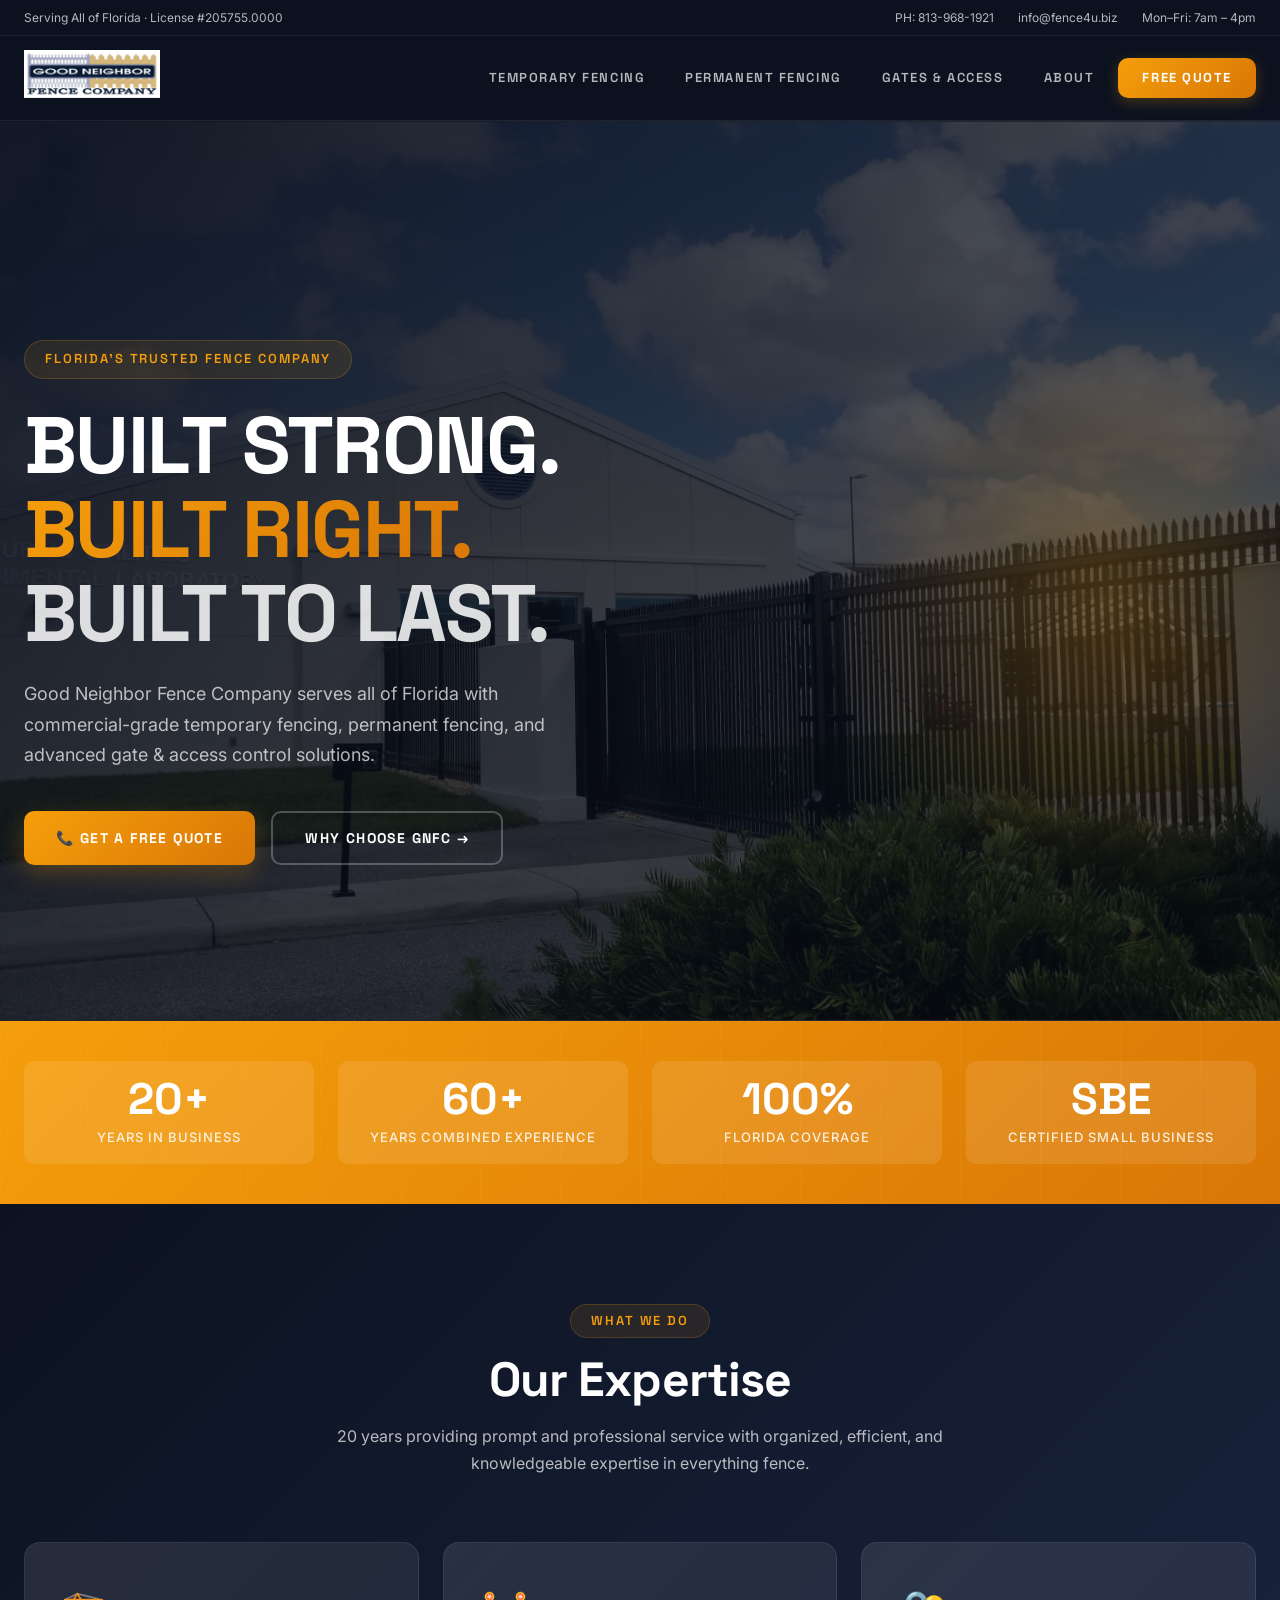
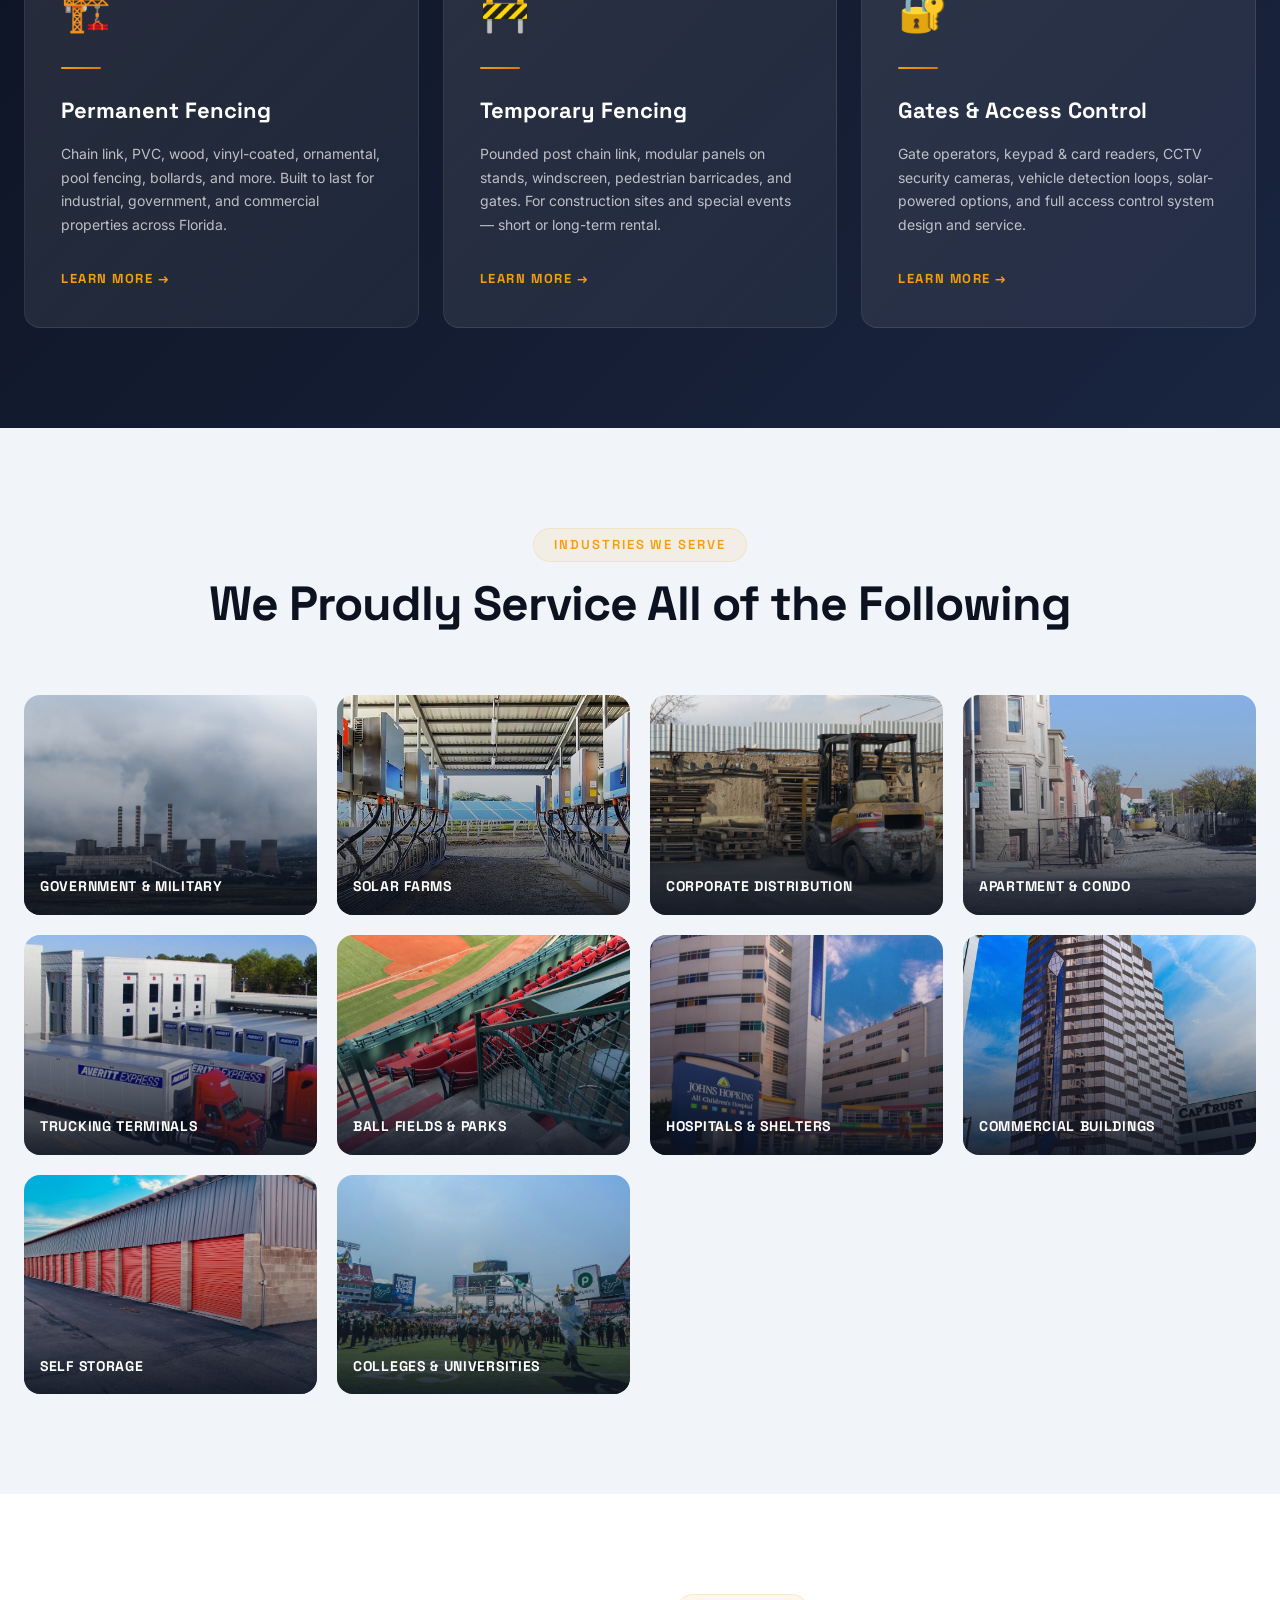
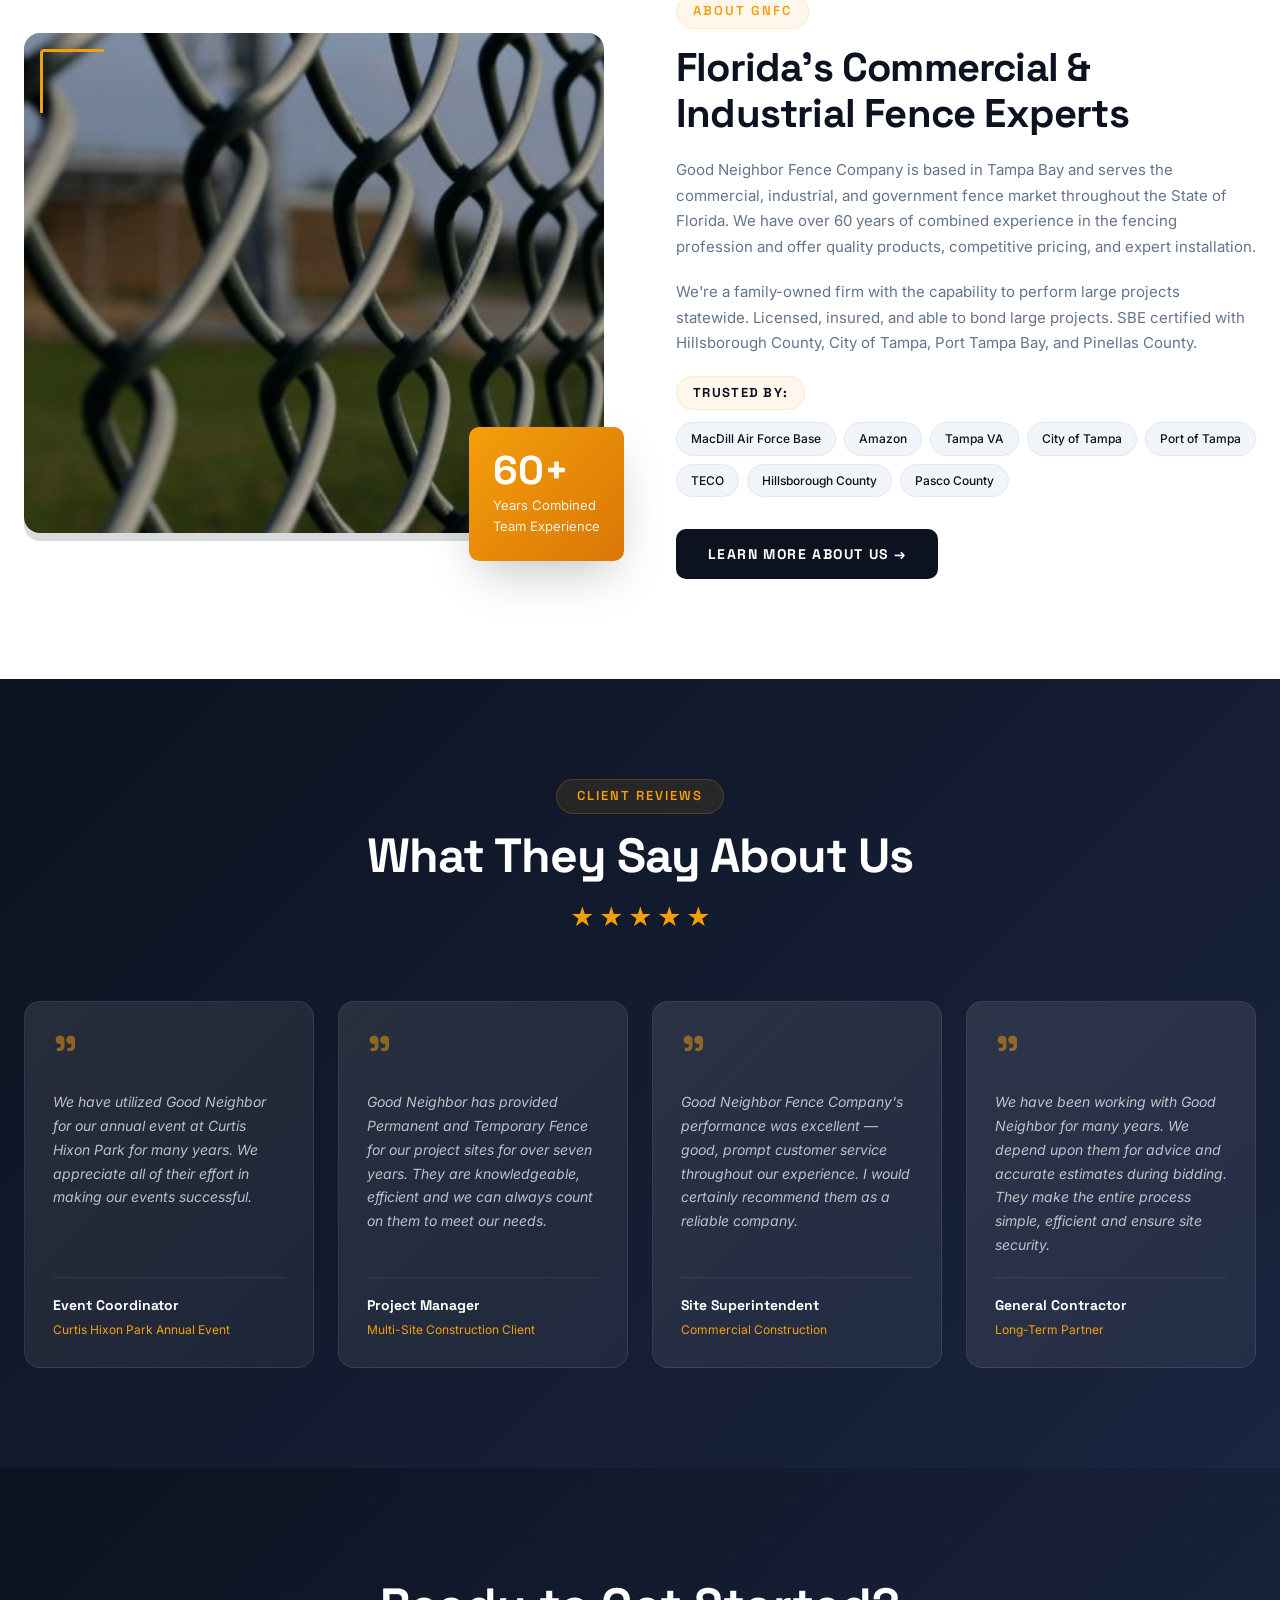
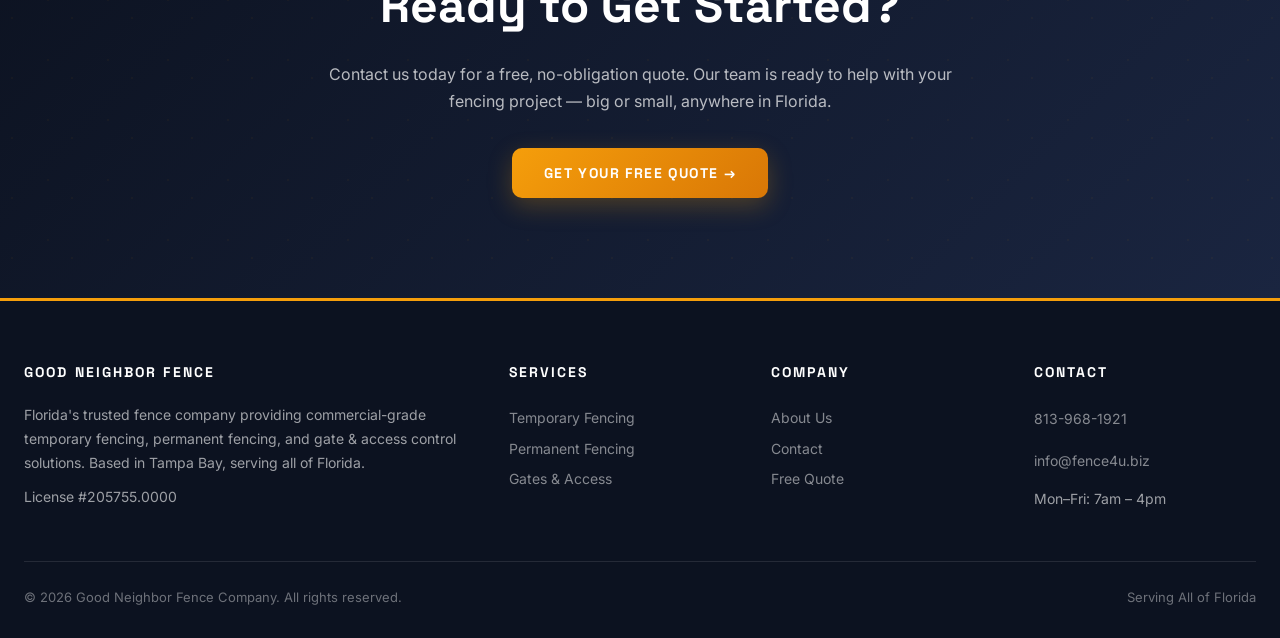
==== commit a217d228: "modern shapes" ====
--- a/docs/index.html
+++ b/docs/index.html
@@ -89,7 +89,7 @@
     <!-- Our Expertise -->
     <section class="section section-navy">
         <div class="max-w-7xl">
-            <div class="section-header">
+            <div class="section-header reveal">
                 <div class="section-label">
                     <div class="line"></div>
                     <span>What We Do</span>
@@ -99,21 +99,21 @@
                 <p>20 years providing prompt and professional service with organized, efficient, and knowledgeable expertise in everything fence.</p>
             </div>
             <div class="services-grid">
-                <div class="service-card">
+                <div class="service-card reveal reveal-delay-1">
                     <div class="icon">🏗️</div>
                     <div class="divider"></div>
                     <h3>Permanent Fencing</h3>
                     <p>Chain link, PVC, wood, vinyl-coated, ornamental, pool fencing, bollards, and more. Built to last for industrial, government, and commercial properties across Florida.</p>
                     <a href="permanent-fencing.html" class="learn-more">Learn More →</a>
                 </div>
-                <div class="service-card">
+                <div class="service-card reveal reveal-delay-2">
                     <div class="icon">🚧</div>
                     <div class="divider"></div>
                     <h3>Temporary Fencing</h3>
                     <p>Pounded post chain link, modular panels on stands, windscreen, pedestrian barricades, and gates. For construction sites and special events — short or long-term rental.</p>
                     <a href="temporary-fencing.html" class="learn-more">Learn More →</a>
                 </div>
-                <div class="service-card">
+                <div class="service-card reveal reveal-delay-3">
                     <div class="icon">🔐</div>
                     <div class="divider"></div>
                     <h3>Gates &amp; Access Control</h3>
@@ -127,7 +127,7 @@
     <!-- Industries We Serve -->
     <section class="section section-surface">
         <div class="max-w-7xl">
-            <div class="section-header">
+            <div class="section-header reveal">
                 <div class="section-label">
                     <div class="line"></div>
                     <span>Industries We Serve</span>
@@ -202,7 +202,7 @@
 
     <!-- About Section -->
     <section class="section section-white">
-        <div class="split-section">
+        <div class="split-section reveal">
             <div class="split-image">
                 <img src="assets/Chain-Link.jpg" alt="Professional fence installation by Good Neighbor Fence Company" loading="lazy">
                 <div class="overlay"></div>
@@ -241,7 +241,7 @@
     <!-- Testimonials -->
     <section class="section section-navy">
         <div class="max-w-7xl">
-            <div class="section-header">
+            <div class="section-header reveal">
                 <div class="section-label">
                     <div class="line"></div>
                     <span>Client Reviews</span>
@@ -292,7 +292,7 @@
     <!-- CTA Banner -->
     <section class="cta-banner">
         <div class="pattern"></div>
-        <div class="content">
+        <div class="content reveal">
             <h2>Ready to Get Started?</h2>
             <p>Contact us today for a free, no-obligation quote. Our team is ready to help with your fencing project — big or small, anywhere in Florida.</p>
             <a href="get-in-touch.html" class="btn btn-gold">Get Your Free Quote →</a>
@@ -328,21 +328,40 @@
                 </div>
             </div>
             <div class="footer-bottom">
-                <span>&copy; 2024 Good Neighbor Fence Company. All rights reserved.</span>
+                <span>&copy; 2026 Good Neighbor Fence Company. All rights reserved.</span>
                 <span>Serving All of Florida</span>
             </div>
         </div>
     </footer>
 
     <script>
-        // Close mobile menu when clicking a link
+        // FOUC
+        document.documentElement.classList.add("loaded");
+
+        // Mobile nav
         document.querySelectorAll('#main-nav a').forEach(function(link) {
             link.addEventListener('click', function() {
                 document.getElementById('main-nav').classList.remove('open');
             });
         });
+
+        // Header scroll effect
+        var header = document.querySelector('header');
+        window.addEventListener('scroll', function() {
+            header.classList.toggle('scrolled', window.scrollY > 50);
+        });
+
+        // Scroll reveal
+        var reveals = document.querySelectorAll('.reveal');
+        var observer = new IntersectionObserver(function(entries) {
+            entries.forEach(function(entry) {
+                if (entry.isIntersecting) {
+                    entry.target.classList.add('visible');
+                    observer.unobserve(entry.target);
+                }
+            });
+        }, { threshold: 0.1 });
+        reveals.forEach(function(el) { observer.observe(el); });
     </script>
-
-<script>document.documentElement.classList.add("loaded");</script>
 </body>
 </html>
--- a/docs/css/style.css
+++ b/docs/css/style.css
@@ -1,1276 +1,285 @@
-/* Good Neighbor Fence Company*/
-@import url('https://fonts.googleapis.com/css2?family=Barlow:wght@400;500;600&family=Barlow+Condensed:wght@600;700;800&display=swap');
+/* Good Neighbor Fence Company — Modern Redesign */
+@import url('https://fonts.googleapis.com/css2?family=Inter:wght@300;400;500;600;700&family=Space+Grotesk:wght@500;600;700&display=swap');
 
 :root {
-    --gnfc-navy: #0a1628;
-    --gnfc-navy-mid: #111d33;
-    --gnfc-navy-light: #1a2a44;
-    --gnfc-gold: #d4830a;
-    --gnfc-gold-bright: #e8960f;
-    --gnfc-white: #ffffff;
-    --gnfc-surface: #f5f5f0;
-    --gnfc-border: #e0e0e0;
-    --gnfc-text: #333333;
-    --gnfc-text-muted: #666666;
+    --gn-dark: #0c1220;
+    --gn-dark-mid: #131b2e;
+    --gn-dark-light: #1a2540;
+    --gn-accent: #f59e0b;
+    --gn-accent-hover: #fbbf24;
+    --gn-accent-glow: rgba(245,158,11,0.25);
+    --gn-white: #fff;
+    --gn-off-white: #f8fafc;
+    --gn-surface: #f1f5f9;
+    --gn-border: rgba(255,255,255,0.08);
+    --gn-border-light: #e2e8f0;
+    --gn-text: #1e293b;
+    --gn-text-muted: #64748b;
+    --gn-text-light: rgba(255,255,255,0.7);
+    --gn-grad-dark: linear-gradient(135deg,#0c1220,#1a2540);
+    --gn-grad-accent: linear-gradient(135deg,#f59e0b,#d97706);
+    --gn-grad-glass: linear-gradient(135deg,rgba(255,255,255,0.1),rgba(255,255,255,0.05));
+    --r: 16px;
+    --r-sm: 10px;
+    --r-xs: 6px;
+    --shadow: 0 4px 6px -1px rgba(0,0,0,0.1),0 2px 4px -2px rgba(0,0,0,0.1);
+    --shadow-lg: 0 20px 50px -12px rgba(0,0,0,0.25);
+    --shadow-glow: 0 0 40px rgba(245,158,11,0.15);
 }
 
-* {
-    margin: 0;
-    padding: 0;
-    box-sizing: border-box;
+*,*::before,*::after{margin:0;padding:0;box-sizing:border-box}
+html{visibility:hidden;scroll-behavior:smooth}
+html.loaded{visibility:visible;animation:fadeIn .2s ease-out}
+@keyframes fadeIn{from{opacity:0}to{opacity:1}}
+
+body{font-family:'Inter',-apple-system,BlinkMacSystemFont,sans-serif;color:var(--gn-text);line-height:1.6;background:var(--gn-dark);-webkit-font-smoothing:antialiased}
+a{text-decoration:none;color:inherit}
+img{max-width:100%;height:auto}
+
+.reveal{opacity:0;transform:translateY(30px);transition:opacity .7s cubic-bezier(.16,1,.3,1),transform .7s cubic-bezier(.16,1,.3,1)}
+.reveal.visible{opacity:1;transform:translateY(0)}
+.reveal-delay-1{transition-delay:.1s}
+.reveal-delay-2{transition-delay:.2s}
+.reveal-delay-3{transition-delay:.3s}
+.reveal-delay-4{transition-delay:.4s}
+
+.max-w-7xl{max-width:1280px;margin:0 auto;padding:0 24px}
+
+/* TOP BAR */
+.top-info-bar{background:rgba(12,18,32,.9);backdrop-filter:blur(12px);border-bottom:1px solid var(--gn-border);padding:8px 0;font-size:12px;color:var(--gn-text-light)}
+.top-info-bar .inner{max-width:1280px;margin:0 auto;padding:0 24px;display:flex;justify-content:space-between;align-items:center}
+.top-info-bar a{color:var(--gn-text-light);transition:color .3s}
+.top-info-bar a:hover{color:var(--gn-accent)}
+.top-info-bar .right-links{display:flex;align-items:center;gap:24px}
+
+/* HEADER */
+header{background:rgba(12,18,32,.8);backdrop-filter:blur(20px);-webkit-backdrop-filter:blur(20px);border-bottom:1px solid var(--gn-border);padding:14px 0;position:sticky;top:0;z-index:100;transition:background .3s,box-shadow .3s}
+header.scrolled{background:rgba(12,18,32,.95);box-shadow:0 4px 30px rgba(0,0,0,.3)}
+header .inner{max-width:1280px;margin:0 auto;padding:0 24px;display:flex;justify-content:space-between;align-items:center}
+.logo-container img{height:48px;width:auto;object-fit:contain;transition:transform .3s}
+.logo-container:hover img{transform:scale(1.05)}
+
+/* NAV */
+nav{display:flex;align-items:center;gap:8px}
+nav a{color:rgba(255,255,255,.7);font-family:'Space Grotesk',sans-serif;font-weight:600;font-size:13px;text-transform:uppercase;letter-spacing:.12em;padding:8px 16px;border-radius:var(--r-xs);transition:all .3s}
+nav a:hover{color:#fff;background:rgba(255,255,255,.06)}
+nav a.active{color:var(--gn-accent)}
+nav a.cta-nav{background:var(--gn-grad-accent);color:#fff;padding:10px 24px;font-weight:700;border-radius:var(--r-sm);box-shadow:0 4px 15px var(--gn-accent-glow);transition:transform .2s,box-shadow .2s}
+nav a.cta-nav:hover{transform:translateY(-2px);box-shadow:0 8px 25px var(--gn-accent-glow)}
+.mobile-menu-btn{display:none;background:none;border:1px solid var(--gn-border);color:#fff;font-size:24px;cursor:pointer;padding:6px 10px;border-radius:var(--r-xs)}
+
+/* HERO */
+.hero{position:relative;min-height:100vh;display:flex;align-items:center;overflow:hidden;background:var(--gn-dark)}
+.hero-bg{position:absolute;inset:0;background-size:cover;background-position:center;filter:brightness(.6)}
+.hero-overlay{position:absolute;inset:0;background:linear-gradient(135deg,rgba(12,18,32,.95),rgba(12,18,32,.6) 50%,rgba(12,18,32,.4))}
+.hero::after{content:'';position:absolute;width:600px;height:600px;border-radius:50%;background:radial-gradient(circle,var(--gn-accent-glow),transparent 70%);top:20%;right:-10%;animation:float 8s ease-in-out infinite;pointer-events:none}
+@keyframes float{0%,100%{transform:translate(0,0) scale(1)}50%{transform:translate(-30px,20px) scale(1.1)}}
+.hero-content{position:relative;z-index:10;max-width:1280px;margin:0 auto;padding:160px 24px 96px;width:100%}
+.hero-content .inner{max-width:720px}
+.hero-label{display:inline-flex;align-items:center;gap:12px;margin-bottom:24px;background:rgba(245,158,11,.1);border:1px solid rgba(245,158,11,.2);padding:8px 20px;border-radius:100px}
+.hero-label .line{display:none}
+.hero-label span{color:var(--gn-accent);font-family:'Space Grotesk',sans-serif;font-weight:600;font-size:13px;text-transform:uppercase;letter-spacing:.15em}
+.hero h1{font-family:'Space Grotesk',sans-serif;color:#fff;line-height:1.05;margin-bottom:24px;font-size:clamp(3rem,7vw,5rem);font-weight:700;letter-spacing:-.02em}
+.hero h1 .gold{background:var(--gn-grad-accent);-webkit-background-clip:text;-webkit-text-fill-color:transparent;background-clip:text}
+.hero h1 .dim{color:rgba(255,255,255,.85)}
+.hero p{color:var(--gn-text-light);font-size:18px;line-height:1.7;max-width:540px;margin-bottom:40px}
+.hero-buttons{display:flex;gap:16px;flex-wrap:wrap}
+
+/* BUTTONS */
+.btn{display:inline-flex;align-items:center;justify-content:center;gap:8px;font-family:'Space Grotesk',sans-serif;font-weight:700;font-size:14px;text-transform:uppercase;letter-spacing:.1em;padding:14px 32px;border-radius:var(--r-sm);transition:all .3s cubic-bezier(.16,1,.3,1);cursor:pointer;border:none}
+.btn-gold{background:var(--gn-grad-accent);color:#fff;box-shadow:0 8px 25px var(--gn-accent-glow)}
+.btn-gold:hover{transform:translateY(-2px);box-shadow:0 12px 35px var(--gn-accent-glow)}
+.btn-outline{background:transparent;color:#fff;border:2px solid rgba(255,255,255,.25)}
+.btn-outline:hover{border-color:var(--gn-accent);color:var(--gn-accent)}
+.btn-navy{background:var(--gn-dark);color:#fff}
+.btn-navy:hover{background:var(--gn-dark-mid);transform:translateY(-2px)}
+.btn-white{background:#fff;color:var(--gn-dark);font-weight:700}
+.btn-white:hover{background:var(--gn-off-white);transform:translateY(-2px)}
+
+/* STATS BAR */
+.stats-bar{background:var(--gn-grad-accent);padding:40px 0;position:relative;overflow:hidden}
+.stats-bar::before{content:'';position:absolute;inset:0;background:repeating-linear-gradient(90deg,rgba(255,255,255,.03) 0 1px,transparent 1px 80px)}
+.stats-bar .inner{max-width:1280px;margin:0 auto;padding:0 24px;position:relative}
+.stats-grid{display:grid;grid-template-columns:repeat(4,1fr);text-align:center;gap:24px}
+.stats-grid>div{padding:16px 24px;background:rgba(255,255,255,.1);border-radius:var(--r-sm)}
+.stat-number{font-family:'Space Grotesk',sans-serif;font-weight:700;color:#fff;font-size:clamp(2rem,4vw,2.75rem);line-height:1;margin-bottom:6px}
+.stat-label{color:rgba(255,255,255,.85);font-size:13px;text-transform:uppercase;letter-spacing:.08em;font-weight:500}
+
+/* SECTIONS */
+.section{padding:100px 0}
+.section-navy{background:var(--gn-grad-dark)}
+.section-surface{background:var(--gn-surface)}
+.section-white{background:#fff}
+.section-header{text-align:center;margin-bottom:64px}
+.section-label{display:inline-flex;align-items:center;justify-content:center;gap:12px;margin-bottom:16px;background:rgba(245,158,11,.08);border:1px solid rgba(245,158,11,.15);padding:6px 20px;border-radius:100px}
+.section-navy .section-label{background:rgba(245,158,11,.1);border-color:rgba(245,158,11,.2)}
+.section-label .line{display:none}
+.section-label span{color:var(--gn-accent);font-family:'Space Grotesk',sans-serif;font-weight:600;font-size:13px;text-transform:uppercase;letter-spacing:.15em}
+.section-header h2{font-family:'Space Grotesk',sans-serif;line-height:1.1;font-size:clamp(2rem,5vw,3rem);font-weight:700;letter-spacing:-.02em}
+.section-navy .section-header h2{color:#fff}
+.section-surface .section-header h2,.section-white .section-header h2{color:var(--gn-dark)}
+.section-header p{color:var(--gn-text-light);font-size:16px;max-width:640px;margin:16px auto 0;line-height:1.7}
+.section-surface .section-header p,.section-white .section-header p{color:var(--gn-text-muted)}
+
+/* SERVICE CARDS */
+.services-grid{display:grid;grid-template-columns:repeat(3,1fr);gap:24px}
+.service-card{background:var(--gn-grad-glass);border:1px solid var(--gn-border);padding:36px;border-radius:var(--r);transition:all .4s cubic-bezier(.16,1,.3,1);position:relative;overflow:hidden}
+.service-card::before{content:'';position:absolute;top:0;left:0;right:0;height:3px;background:var(--gn-grad-accent);opacity:0;transition:opacity .3s}
+.service-card:hover{border-color:rgba(245,158,11,.3);transform:translateY(-6px);box-shadow:var(--shadow-glow)}
+.service-card:hover::before{opacity:1}
+.service-card .icon{color:var(--gn-accent);font-size:40px;margin-bottom:24px}
+.service-card .divider{height:2px;width:40px;background:var(--gn-grad-accent);margin-bottom:24px;border-radius:2px;transition:width .4s}
+.service-card:hover .divider{width:64px}
+.service-card h3{font-family:'Space Grotesk',sans-serif;color:#fff;font-weight:700;font-size:22px;margin-bottom:14px}
+.service-card p{color:var(--gn-text-light);font-size:14px;line-height:1.7;margin-bottom:28px}
+.service-card .learn-more{display:inline-flex;align-items:center;gap:8px;color:var(--gn-accent);font-family:'Space Grotesk',sans-serif;font-weight:700;font-size:13px;text-transform:uppercase;letter-spacing:.12em;transition:gap .3s,color .3s}
+.service-card .learn-more:hover{color:var(--gn-accent-hover);gap:14px}
+
+/* INDUSTRY CARDS */
+.industries-grid{display:grid;grid-template-columns:repeat(4,1fr);gap:20px}
+.industry-card{position:relative;overflow:hidden;aspect-ratio:4/3;border-radius:var(--r);cursor:default;transition:transform .4s}
+.industry-card:hover{transform:translateY(-4px)}
+.industry-card img{position:absolute;inset:0;width:100%;height:100%;object-fit:cover;transition:transform .6s cubic-bezier(.16,1,.3,1)}
+.industry-card:hover img{transform:scale(1.08)}
+.industry-card .overlay{position:absolute;inset:0;background:linear-gradient(to top,rgba(12,18,32,.9),rgba(12,18,32,.3) 50%,transparent)}
+.industry-card .label{position:absolute;bottom:0;left:0;right:0;padding:16px;z-index:10}
+.industry-card .label span{font-family:'Space Grotesk',sans-serif;font-weight:700;color:#fff;font-size:14px;text-transform:uppercase;letter-spacing:.05em}
+.industry-card .gold-line{position:absolute;bottom:0;left:0;height:3px;width:0;background:var(--gn-grad-accent);transition:width .4s cubic-bezier(.16,1,.3,1);z-index:10}
+.industry-card:hover .gold-line{width:100%}
+
+/* SPLIT SECTION */
+.split-section{display:grid;grid-template-columns:1fr 1fr;gap:72px;align-items:center;max-width:1280px;margin:0 auto;padding:0 24px}
+.split-image{position:relative}
+.split-image img{width:100%;height:500px;object-fit:cover;border-radius:var(--r)}
+.split-image .overlay{position:absolute;inset:0;background:rgba(12,18,32,.15);border-radius:var(--r)}
+.split-image .experience-badge{position:absolute;bottom:-20px;right:-20px;background:var(--gn-grad-accent);color:#fff;padding:24px;border-radius:var(--r-sm);box-shadow:var(--shadow-lg)}
+.split-image .experience-badge .number{font-family:'Space Grotesk',sans-serif;font-weight:700;font-size:40px;line-height:1}
+.split-image .experience-badge .text{font-size:13px;color:rgba(255,255,255,.9);margin-top:4px}
+.split-image .corner-accent{position:absolute;top:16px;left:16px;width:64px;height:64px;border-top:3px solid var(--gn-accent);border-left:3px solid var(--gn-accent);border-radius:4px 0 0 0}
+.split-text .label{display:inline-flex;align-items:center;gap:12px;margin-bottom:16px;background:rgba(245,158,11,.08);border:1px solid rgba(245,158,11,.15);padding:6px 16px;border-radius:100px}
+.split-text .label .line{display:none}
+.split-text .label span{color:var(--gn-accent);font-family:'Space Grotesk',sans-serif;font-weight:600;font-size:13px;text-transform:uppercase;letter-spacing:.15em}
+.split-text h2{font-family:'Space Grotesk',sans-serif;font-size:clamp(1.75rem,3.5vw,2.5rem);color:var(--gn-dark);margin-bottom:20px;line-height:1.15;font-weight:700;letter-spacing:-.02em}
+.split-text p{font-size:15px;color:var(--gn-text-muted);margin-bottom:20px;line-height:1.7}
+.split-text ul{list-style:none;margin:20px 0}
+.split-text ul li{padding:10px 0;font-size:15px;color:var(--gn-text-muted);display:flex;align-items:flex-start;gap:10px}
+.split-text ul li::before{content:'✓';color:var(--gn-accent);font-weight:bold;background:rgba(245,158,11,.1);width:24px;height:24px;display:flex;align-items:center;justify-content:center;border-radius:50%;font-size:12px;flex-shrink:0}
+.trusted-by{margin-bottom:32px}
+.trusted-by .label{font-family:'Space Grotesk',sans-serif;font-weight:700;font-size:13px;text-transform:uppercase;letter-spacing:.1em;color:var(--gn-dark);margin-bottom:12px}
+.trusted-tags{display:flex;flex-wrap:wrap;gap:8px}
+.trusted-tags span{background:var(--gn-surface);border:1px solid var(--gn-border-light);color:var(--gn-dark);font-size:12px;font-weight:500;padding:6px 14px;border-radius:100px;transition:all .3s}
+.trusted-tags span:hover{background:rgba(245,158,11,.08);border-color:rgba(245,158,11,.3);color:var(--gn-accent)}
+
+/* TESTIMONIALS */
+.testimonials-grid{display:grid;grid-template-columns:repeat(4,1fr);gap:24px}
+.testimonial-card{background:var(--gn-grad-glass);border:1px solid var(--gn-border);padding:28px;border-radius:var(--r);display:flex;flex-direction:column;transition:all .4s}
+.testimonial-card:hover{border-color:rgba(245,158,11,.3);transform:translateY(-4px)}
+.testimonial-card .quote-mark{color:var(--gn-accent);font-family:'Space Grotesk',sans-serif;font-weight:700;font-size:48px;line-height:1;opacity:.5;margin-bottom:12px}
+.testimonial-card p{color:var(--gn-text-light);font-size:14px;line-height:1.7;font-style:italic;flex:1;margin-bottom:20px}
+.testimonial-card .author{border-top:1px solid var(--gn-border);padding-top:16px}
+.testimonial-card .author-name{font-family:'Space Grotesk',sans-serif;font-weight:700;color:#fff;font-size:14px}
+.testimonial-card .author-title{color:var(--gn-accent);font-size:12px;margin-top:4px}
+.stars{display:flex;justify-content:center;gap:4px;margin-top:16px}
+.stars span{color:var(--gn-accent);font-size:24px}
+
+/* CTA BANNER */
+.cta-banner{position:relative;padding:100px 0;overflow:hidden;background:var(--gn-grad-dark);text-align:center;color:#fff}
+.cta-banner .pattern{position:absolute;inset:0;opacity:.04;background-image:radial-gradient(circle at 20% 50%,var(--gn-accent) 1px,transparent 1px),radial-gradient(circle at 80% 20%,var(--gn-accent) 1px,transparent 1px);background-size:60px 60px}
+.cta-banner .content{position:relative;z-index:1;max-width:700px;margin:0 auto;padding:0 24px}
+.cta-banner h2{font-family:'Space Grotesk',sans-serif;font-size:clamp(2rem,5vw,3rem);margin-bottom:16px;font-weight:700}
+.cta-banner p{color:var(--gn-text-light);font-size:16px;margin-bottom:32px;line-height:1.7}
+
+/* PAGE HEADER */
+.page-header{background:var(--gn-grad-dark);padding:130px 0 70px;color:#fff;text-align:center;position:relative;overflow:hidden}
+.page-header::after{content:'';position:absolute;width:400px;height:400px;border-radius:50%;background:radial-gradient(circle,var(--gn-accent-glow),transparent 70%);top:-100px;right:-100px;pointer-events:none}
+.page-header h1{font-family:'Space Grotesk',sans-serif;font-size:clamp(2.5rem,6vw,3.5rem);margin-bottom:12px;font-weight:700;letter-spacing:-.02em;position:relative}
+.page-header p{font-size:17px;color:var(--gn-text-light);max-width:600px;margin:0 auto;position:relative}
+
+/* CARDS */
+.cards-grid{display:grid;grid-template-columns:repeat(3,1fr);gap:24px;max-width:1280px;margin:0 auto;padding:0 24px}
+.card{background:#fff;overflow:hidden;border-radius:var(--r);box-shadow:var(--shadow);transition:transform .4s cubic-bezier(.16,1,.3,1),box-shadow .4s}
+.card:hover{transform:translateY(-6px);box-shadow:var(--shadow-lg)}
+.card img{width:100%;height:220px;object-fit:cover}
+.card-body{padding:24px}
+.card-body h3{font-family:'Space Grotesk',sans-serif;font-size:20px;color:var(--gn-dark);margin-bottom:10px;font-weight:700}
+.card-body p{font-size:14px;color:var(--gn-text-muted);line-height:1.7}
+
+/* FEATURE CARDS */
+.features-grid{display:grid;grid-template-columns:repeat(4,1fr);gap:24px;max-width:1280px;margin:0 auto;padding:0 24px}
+.feature-card{text-align:center;padding:40px 24px;background:#fff;border-radius:var(--r);box-shadow:var(--shadow);transition:transform .4s}
+.feature-card:hover{transform:translateY(-5px)}
+.feature-card .icon{font-size:48px;margin-bottom:20px}
+.feature-card h3{font-family:'Space Grotesk',sans-serif;font-size:20px;color:var(--gn-dark);margin-bottom:12px;font-weight:700}
+.feature-card p{font-size:14px;color:var(--gn-text-muted);line-height:1.7}
+
+/* SPECIALTY GRID */
+.specialty-grid{display:grid;grid-template-columns:repeat(4,1fr);gap:16px;max-width:1280px;margin:0 auto;padding:0 24px}
+.specialty-card{overflow:hidden;box-shadow:var(--shadow);transition:transform .3s;background:#fff;border-radius:var(--r)}
+.specialty-card:hover{transform:translateY(-3px)}
+.specialty-card img{width:100%;height:180px;object-fit:cover}
+.specialty-card .specialty-label{padding:15px;text-align:center;font-family:'Space Grotesk',sans-serif;font-weight:600;font-size:14px;color:var(--gn-dark);text-transform:uppercase}
+
+/* CONTACT */
+.contact-section{display:grid;grid-template-columns:1fr 1fr;gap:60px;max-width:1280px;margin:0 auto;padding:96px 24px}
+.contact-info h2{font-family:'Space Grotesk',sans-serif;font-size:32px;color:#fff;text-transform:uppercase;margin-bottom:20px;font-weight:700}
+.contact-info>p{font-size:16px;color:var(--gn-text-light);margin-bottom:30px;line-height:1.7}
+.contact-detail{display:flex;align-items:flex-start;gap:15px;margin-bottom:25px}
+.contact-detail .icon{font-size:24px;color:var(--gn-accent);min-width:30px}
+.contact-detail h4{font-family:'Space Grotesk',sans-serif;font-size:16px;color:var(--gn-accent);text-transform:uppercase;margin-bottom:3px;font-weight:700}
+.contact-detail p{font-size:14px;color:var(--gn-text-light);margin-bottom:0}
+.contact-detail p a{color:var(--gn-text-light);transition:color .2s}
+.contact-detail p a:hover{color:var(--gn-accent)}
+.contact-form{background:#fff;padding:40px;border-radius:var(--r);box-shadow:var(--shadow-lg)}
+.contact-form h3{font-family:'Space Grotesk',sans-serif;font-size:24px;color:var(--gn-dark);margin-bottom:25px;font-weight:700}
+.form-group{margin-bottom:20px}
+.form-group label{display:block;font-size:14px;font-weight:600;color:var(--gn-text);margin-bottom:6px}
+.form-group input,.form-group select,.form-group textarea{width:100%;padding:12px 15px;border:1px solid var(--gn-border-light);font-size:15px;font-family:inherit;transition:border-color .3s;border-radius:var(--r-xs);background:#fff}
+.form-group input:focus,.form-group select:focus,.form-group textarea:focus{outline:none;border-color:var(--gn-accent);box-shadow:0 0 0 3px var(--gn-accent-glow)}
+.form-group textarea{height:120px;resize:vertical}
+.form-row{display:grid;grid-template-columns:1fr 1fr;gap:15px}
+
+/* FOOTER */
+footer{background:var(--gn-dark);color:rgba(255,255,255,.6);padding:60px 0 30px;border-top:3px solid var(--gn-accent)}
+footer .inner{max-width:1280px;margin:0 auto;padding:0 24px}
+.footer-grid{display:grid;grid-template-columns:2fr 1fr 1fr 1fr;gap:40px;margin-bottom:40px}
+.footer-col h4{color:#fff;font-family:'Space Grotesk',sans-serif;font-size:14px;text-transform:uppercase;letter-spacing:.15em;margin-bottom:20px}
+.footer-col p{font-size:14px;line-height:1.7;margin-bottom:10px}
+.footer-col a{display:block;font-size:14px;color:rgba(255,255,255,.5);padding:4px 0;transition:color .3s}
+.footer-col a:hover{color:var(--gn-accent)}
+.footer-bottom{border-top:1px solid rgba(255,255,255,.1);padding-top:25px;display:flex;justify-content:space-between;align-items:center;font-size:13px;color:rgba(255,255,255,.4)}
+
+/* RESPONSIVE */
+@media(max-width:1024px){
+    .industries-grid{grid-template-columns:repeat(3,1fr)}
+    .testimonials-grid{grid-template-columns:repeat(2,1fr)}
+    .features-grid,.specialty-grid{grid-template-columns:repeat(2,1fr)}
+    .footer-grid{grid-template-columns:1fr 1fr}
+    .hero h1{font-size:3.5rem}
 }
-
-/* Prevent FOUC - hide until ready */
-html {
-    visibility: hidden;
+@media(max-width:768px){
+    .top-info-bar{display:none}
+    nav{display:none}
+    .mobile-menu-btn{display:block}
+    nav.open{display:flex;flex-direction:column;position:absolute;top:100%;left:-24px;right:-24px;background:var(--gn-dark);padding:16px 24px;gap:0;border-top:1px solid var(--gn-border)}
+    nav.open a{padding:12px 0;border-bottom:1px solid rgba(255,255,255,.05);border-radius:0}
+    nav.open a.cta-nav{margin-top:8px;text-align:center}
+    header .inner{position:relative}
+    .hero{min-height:auto}
+    .hero-content{padding:120px 24px 60px}
+    .hero h1{font-size:2.5rem}
+    .hero::after{display:none}
+    .services-grid,.cards-grid{grid-template-columns:1fr}
+    .industries-grid{grid-template-columns:repeat(2,1fr)}
+    .testimonials-grid,.features-grid,.specialty-grid{grid-template-columns:1fr}
+    .split-section{grid-template-columns:1fr;gap:30px}
+    .split-image img{height:300px}
+    .split-image .experience-badge{position:relative;bottom:auto;right:auto;display:inline-block;margin-top:16px}
+    .stats-grid{grid-template-columns:repeat(2,1fr)}
+    .stats-grid>div{padding:12px}
+    .contact-section{grid-template-columns:1fr}
+    .footer-grid{grid-template-columns:1fr}
+    .footer-bottom{flex-direction:column;gap:10px;text-align:center}
+    .page-header{padding:100px 24px 40px}
+    .page-header::after{display:none}
+    .form-row{grid-template-columns:1fr}
 }
-
-html.loaded {
-    visibility: visible;
-    animation: fadeIn 0.15s ease-in;
-}
-
-@keyframes fadeIn {
-    from { opacity: 0; }
-    to { opacity: 1; }
-}
-
-body {
-    font-family: 'Barlow', 'Helvetica Neue', Arial, sans-serif;
-    color: var(--gnfc-text);
-    line-height: 1.6;
-    background: var(--gnfc-navy);
-}
-
-a {
-    text-decoration: none;
-    color: inherit;
-}
-
-img {
-    max-width: 100%;
-    height: auto;
-}
-
-/* ===== UTILITY ===== */
-.max-w-7xl {
-    max-width: 1280px;
-    margin: 0 auto;
-    padding: 0 24px;
-}
-
-/* ===== TOP INFO BAR ===== */
-.top-info-bar {
-    background: var(--gnfc-navy-mid);
-    border-bottom: 1px solid rgba(255,255,255,0.1);
-    padding: 6px 0;
-    font-size: 12px;
-    color: rgba(255,255,255,0.6);
-}
-
-.top-info-bar .inner {
-    max-width: 1280px;
-    margin: 0 auto;
-    padding: 0 24px;
-    display: flex;
-    justify-content: space-between;
-    align-items: center;
-}
-
-.top-info-bar a {
-    color: rgba(255,255,255,0.6);
-    transition: color 0.3s;
-}
-
-.top-info-bar a:hover {
-    color: var(--gnfc-gold);
-}
-
-.top-info-bar .right-links {
-    display: flex;
-    align-items: center;
-    gap: 24px;
-}
-
-/* ===== HEADER / NAVBAR ===== */
-header {
-    background: rgba(10, 22, 40, 0.95);
-    backdrop-filter: blur(8px);
-    padding: 16px 0;
-    position: sticky;
-    top: 0;
-    z-index: 50;
-}
-
-header .inner {
-    max-width: 1280px;
-    margin: 0 auto;
-    padding: 0 24px;
-    display: flex;
-    justify-content: space-between;
-    align-items: center;
-}
-
-.logo-container img {
-    height: 48px;
-    width: auto;
-    object-fit: contain;
-}
-
-/* ===== NAVIGATION ===== */
-nav {
-    display: flex;
-    align-items: center;
-    gap: 32px;
-}
-
-nav a {
-    color: rgba(255,255,255,0.75);
-    font-family: 'Barlow Condensed', sans-serif;
-    font-weight: 600;
-    font-size: 14px;
-    text-transform: uppercase;
-    letter-spacing: 0.15em;
-    transition: color 0.2s;
-}
-
-nav a:hover,
-nav a.active {
-    color: var(--gnfc-gold);
-}
-
-nav a.cta-nav {
-    background: var(--gnfc-gold);
-    color: white;
-    padding: 10px 24px;
-    font-weight: 700;
-    letter-spacing: 0.15em;
-    box-shadow: 0 4px 15px rgba(212,131,10,0.3);
-    transition: background 0.2s, box-shadow 0.2s;
-}
-
-nav a.cta-nav:hover {
-    background: var(--gnfc-gold-bright);
-    box-shadow: 0 4px 20px rgba(212,131,10,0.5);
-}
-
-/* ===== MOBILE NAV ===== */
-.mobile-menu-btn {
-    display: none;
-    background: none;
-    border: none;
-    color: white;
-    font-size: 28px;
-    cursor: pointer;
-}
-
-/* ===== HERO SECTION ===== */
-.hero {
-    position: relative;
-    min-height: 100vh;
-    display: flex;
-    align-items: center;
-    overflow: hidden;
-    background: var(--gnfc-navy);
-}
-
-.hero-bg {
-    position: absolute;
-    inset: 0;
-    background-size: cover;
-    background-position: center;
-    background-repeat: no-repeat;
-}
-
-.hero-overlay {
-    position: absolute;
-    inset: 0;
-    background: linear-gradient(135deg, rgba(10,22,40,0.92) 0%, rgba(10,22,40,0.7) 50%, rgba(10,22,40,0.5) 100%);
-}
-
-.hero-content {
-    position: relative;
-    z-index: 10;
-    max-width: 1280px;
-    margin: 0 auto;
-    padding: 160px 24px 96px;
-    width: 100%;
-}
-
-.hero-content .inner {
-    max-width: 768px;
-}
-
-.hero-label {
-    display: flex;
-    align-items: center;
-    gap: 12px;
-    margin-bottom: 24px;
-}
-
-.hero-label .line {
-    height: 1px;
-    width: 48px;
-    background: var(--gnfc-gold);
-}
-
-.hero-label span {
-    color: var(--gnfc-gold);
-    font-family: 'Barlow Condensed', sans-serif;
-    font-weight: 700;
-    font-size: 14px;
-    text-transform: uppercase;
-    letter-spacing: 0.2em;
-}
-
-.hero h1 {
-    font-family: 'Barlow Condensed', sans-serif;
-    color: white;
-    line-height: 1;
-    margin-bottom: 24px;
-    font-size: clamp(3rem, 8vw, 5.5rem);
-}
-
-.hero h1 .gold {
-    color: var(--gnfc-gold);
-}
-
-.hero h1 .dim {
-    color: rgba(255,255,255,0.9);
-}
-
-.hero p {
-    color: rgba(255,255,255,0.75);
-    font-size: 18px;
-    line-height: 1.7;
-    max-width: 560px;
-    margin-bottom: 40px;
-}
-
-.hero-buttons {
-    display: flex;
-    gap: 16px;
-    flex-wrap: wrap;
-}
-
-/* ===== BUTTONS ===== */
-.btn {
-    display: inline-flex;
-    align-items: center;
-    justify-content: center;
-    gap: 8px;
-    font-family: 'Barlow Condensed', sans-serif;
-    font-weight: 700;
-    font-size: 14px;
-    text-transform: uppercase;
-    letter-spacing: 0.15em;
-    padding: 16px 32px;
-    transition: all 0.2s;
-    cursor: pointer;
-    border: none;
-    text-align: center;
-}
-
-.btn-gold {
-    background: var(--gnfc-gold);
-    color: white;
-    box-shadow: 0 8px 25px rgba(212,131,10,0.4);
-}
-
-.btn-gold:hover {
-    background: var(--gnfc-gold-bright);
-    box-shadow: 0 8px 30px rgba(212,131,10,0.5);
-}
-
-.btn-outline {
-    background: transparent;
-    color: white;
-    border: 2px solid rgba(255,255,255,0.4);
-}
-
-.btn-outline:hover {
-    border-color: var(--gnfc-gold);
-    color: var(--gnfc-gold);
-}
-
-.btn-navy {
-    background: var(--gnfc-navy);
-    color: white;
-    transition: background 0.2s;
-}
-
-.btn-navy:hover {
-    background: var(--gnfc-navy-mid);
-}
-
-.btn-white {
-    background: white;
-    color: var(--gnfc-navy);
-    font-weight: 700;
-}
-
-.btn-white:hover {
-    background: var(--gnfc-surface);
-}
-
-/* ===== STATS BAR ===== */
-.stats-bar {
-    background: var(--gnfc-gold-bright);
-    padding: 32px 0;
-}
-
-.stats-bar .inner {
-    max-width: 1280px;
-    margin: 0 auto;
-    padding: 0 24px;
-}
-
-.stats-grid {
-    display: grid;
-    grid-template-columns: repeat(4, 1fr);
-    text-align: center;
-}
-
-.stats-grid > div {
-    padding: 0 24px;
-    border-right: 1px solid rgba(255,255,255,0.2);
-}
-
-.stats-grid > div:last-child {
-    border-right: none;
-}
-
-.stat-number {
-    font-family: 'Barlow Condensed', sans-serif;
-    font-weight: 700;
-    color: white;
-    font-size: clamp(2rem, 4vw, 2.75rem);
-    line-height: 1;
-    margin-bottom: 4px;
-}
-
-.stat-label {
-    color: rgba(255,255,255,0.8);
-    font-size: 13px;
-    text-transform: uppercase;
-    letter-spacing: 0.1em;
-}
-
-/* ===== SECTION STYLES ===== */
-.section {
-    padding: 96px 0;
-}
-
-.section-navy {
-    background: var(--gnfc-navy);
-}
-
-.section-surface {
-    background: var(--gnfc-surface);
-}
-
-.section-white {
-    background: white;
-}
-
-.section-header {
-    text-align: center;
-    margin-bottom: 64px;
-}
-
-.section-label {
-    display: flex;
-    align-items: center;
-    justify-content: center;
-    gap: 12px;
-    margin-bottom: 16px;
-}
-
-.section-label .line {
-    height: 1px;
-    width: 48px;
-    background: var(--gnfc-gold);
-}
-
-.section-label span {
-    color: var(--gnfc-gold);
-    font-family: 'Barlow Condensed', sans-serif;
-    font-weight: 700;
-    font-size: 14px;
-    text-transform: uppercase;
-    letter-spacing: 0.2em;
-}
-
-.section-header h2 {
-    font-family: 'Barlow Condensed', sans-serif;
-    line-height: 1.1;
-    font-size: clamp(2rem, 5vw, 3.25rem);
-    text-transform: uppercase;
-}
-
-.section-navy .section-header h2 {
-    color: white;
-}
-
-.section-surface .section-header h2,
-.section-white .section-header h2 {
-    color: var(--gnfc-navy);
-}
-
-.section-header p {
-    color: rgba(255,255,255,0.6);
-    font-size: 16px;
-    max-width: 640px;
-    margin: 16px auto 0;
-    line-height: 1.6;
-}
-
-.section-surface .section-header p,
-.section-white .section-header p {
-    color: var(--gnfc-text-muted);
-}
-
-/* ===== SERVICE CARDS (Our Expertise) ===== */
-.services-grid {
-    display: grid;
-    grid-template-columns: repeat(3, 1fr);
-    gap: 24px;
-}
-
-.service-card {
-    background: var(--gnfc-navy-mid);
-    border: 1px solid rgba(255,255,255,0.1);
-    padding: 32px;
-    transition: all 0.3s;
-}
-
-.service-card:hover {
-    border-color: rgba(212,131,10,0.5);
-    transform: translateY(-4px);
-}
-
-.service-card .icon {
-    color: var(--gnfc-gold);
-    font-size: 40px;
-    margin-bottom: 24px;
-}
-
-.service-card .divider {
-    height: 2px;
-    width: 40px;
-    background: var(--gnfc-gold);
-    margin-bottom: 24px;
-    transition: width 0.3s;
-}
-
-.service-card:hover .divider {
-    width: 64px;
-}
-
-.service-card h3 {
-    font-family: 'Barlow Condensed', sans-serif;
-    color: white;
-    font-weight: 700;
-    font-size: 24px;
-    text-transform: uppercase;
-    letter-spacing: 0.05em;
-    margin-bottom: 16px;
-}
-
-.service-card p {
-    color: rgba(255,255,255,0.6);
-    font-size: 14px;
-    line-height: 1.6;
-    margin-bottom: 32px;
-}
-
-.service-card .learn-more {
-    display: inline-flex;
-    align-items: center;
-    gap: 8px;
-    color: var(--gnfc-gold);
-    font-family: 'Barlow Condensed', sans-serif;
-    font-weight: 700;
-    font-size: 14px;
-    text-transform: uppercase;
-    letter-spacing: 0.15em;
-    transition: color 0.2s;
-}
-
-.service-card .learn-more:hover {
-    color: var(--gnfc-gold-bright);
-}
-
-/* ===== INDUSTRY CARDS ===== */
-.industries-grid {
-    display: grid;
-    grid-template-columns: repeat(5, 1fr);
-    gap: 16px;
-}
-
-.industry-card {
-    position: relative;
-    overflow: hidden;
-    aspect-ratio: 4/3;
-    cursor: default;
-}
-
-.industry-card img {
-    position: absolute;
-    inset: 0;
-    width: 100%;
-    height: 100%;
-    object-fit: cover;
-    transition: transform 0.5s;
-}
-
-.industry-card:hover img {
-    transform: scale(1.1);
-}
-
-.industry-card .overlay {
-    position: absolute;
-    inset: 0;
-    background: linear-gradient(to top, rgba(10,22,40,0.85) 0%, rgba(10,22,40,0.4) 40%, transparent 100%);
-}
-
-.industry-card .label {
-    position: absolute;
-    bottom: 0;
-    left: 0;
-    right: 0;
-    padding: 12px;
-    z-index: 10;
-}
-
-.industry-card .label span {
-    font-family: 'Barlow Condensed', sans-serif;
-    font-weight: 700;
-    color: white;
-    font-size: 14px;
-    text-transform: uppercase;
-    line-height: 1.2;
-}
-
-.industry-card .gold-line {
-    position: absolute;
-    bottom: 0;
-    left: 0;
-    height: 2px;
-    width: 0;
-    background: var(--gnfc-gold);
-    transition: width 0.3s;
-    z-index: 10;
-}
-
-.industry-card:hover .gold-line {
-    width: 100%;
-}
-
-/* ===== ABOUT / SPLIT SECTION ===== */
-.split-section {
-    display: grid;
-    grid-template-columns: 1fr 1fr;
-    gap: 64px;
-    align-items: center;
-    max-width: 1280px;
-    margin: 0 auto;
-    padding: 0 24px;
-}
-
-.split-image {
-    position: relative;
-}
-
-.split-image img {
-    width: 100%;
-    height: 500px;
-    object-fit: cover;
-}
-
-.split-image .overlay {
-    position: absolute;
-    inset: 0;
-    background: rgba(10,22,40,0.2);
-}
-
-.split-image .experience-badge {
-    position: absolute;
-    bottom: -24px;
-    right: -24px;
-    background: var(--gnfc-gold);
-    color: white;
-    padding: 24px;
-    box-shadow: 0 8px 30px rgba(0,0,0,0.3);
-}
-
-.split-image .experience-badge .number {
-    font-family: 'Barlow Condensed', sans-serif;
-    font-weight: 700;
-    font-size: 40px;
-    line-height: 1;
-}
-
-.split-image .experience-badge .text {
-    font-size: 14px;
-    color: rgba(255,255,255,0.9);
-    margin-top: 4px;
-}
-
-.split-image .corner-accent {
-    position: absolute;
-    top: 16px;
-    left: 16px;
-    width: 64px;
-    height: 64px;
-    border-top: 4px solid var(--gnfc-gold);
-    border-left: 4px solid var(--gnfc-gold);
-}
-
-.split-text .label {
-    display: flex;
-    align-items: center;
-    gap: 12px;
-    margin-bottom: 16px;
-}
-
-.split-text .label .line {
-    height: 1px;
-    width: 48px;
-    background: var(--gnfc-gold);
-}
-
-.split-text .label span {
-    color: var(--gnfc-gold);
-    font-family: 'Barlow Condensed', sans-serif;
-    font-weight: 700;
-    font-size: 14px;
-    text-transform: uppercase;
-    letter-spacing: 0.2em;
-}
-
-.split-text h2 {
-    font-family: 'Barlow Condensed', sans-serif;
-    font-size: clamp(2rem, 4vw, 2.75rem);
-    color: var(--gnfc-navy);
-    margin-bottom: 24px;
-    text-transform: uppercase;
-    line-height: 1.1;
-}
-
-.split-text p {
-    font-size: 16px;
-    color: var(--gnfc-text-muted);
-    margin-bottom: 24px;
-    line-height: 1.7;
-}
-
-.split-text ul {
-    list-style: none;
-    margin: 24px 0;
-}
-
-.split-text ul li {
-    padding: 8px 0;
-    font-size: 15px;
-    color: var(--gnfc-text-muted);
-}
-
-.split-text ul li::before {
-    content: '✓';
-    color: var(--gnfc-gold);
-    font-weight: bold;
-    margin-right: 10px;
-}
-
-/* Trusted By Tags */
-.trusted-by {
-    margin-bottom: 32px;
-}
-
-.trusted-by .label {
-    font-family: 'Barlow Condensed', sans-serif;
-    font-weight: 700;
-    font-size: 14px;
-    text-transform: uppercase;
-    letter-spacing: 0.1em;
-    color: var(--gnfc-navy);
-    margin-bottom: 12px;
-}
-
-.trusted-tags {
-    display: flex;
-    flex-wrap: wrap;
-    gap: 8px;
-}
-
-.trusted-tags span {
-    background: var(--gnfc-surface);
-    border: 1px solid var(--gnfc-border);
-    color: var(--gnfc-navy);
-    font-size: 12px;
-    font-weight: 500;
-    padding: 6px 12px;
-}
-
-/* ===== TESTIMONIALS ===== */
-.testimonials-grid {
-    display: grid;
-    grid-template-columns: repeat(4, 1fr);
-    gap: 24px;
-}
-
-.testimonial-card {
-    background: var(--gnfc-navy-mid);
-    border: 1px solid rgba(255,255,255,0.1);
-    padding: 24px;
-    display: flex;
-    flex-direction: column;
-    transition: border-color 0.3s;
-}
-
-.testimonial-card:hover {
-    border-color: rgba(212,131,10,0.4);
-}
-
-.testimonial-card .quote-mark {
-    color: var(--gnfc-gold);
-    font-family: 'Barlow Condensed', sans-serif;
-    font-weight: 700;
-    font-size: 48px;
-    line-height: 1;
-    opacity: 0.6;
-    margin-bottom: 16px;
-}
-
-.testimonial-card p {
-    color: rgba(255,255,255,0.75);
-    font-size: 14px;
-    line-height: 1.6;
-    font-style: italic;
-    flex: 1;
-    margin-bottom: 24px;
-}
-
-.testimonial-card .author {
-    border-top: 1px solid rgba(255,255,255,0.1);
-    padding-top: 16px;
-}
-
-.testimonial-card .author-name {
-    font-family: 'Barlow Condensed', sans-serif;
-    font-weight: 700;
-    color: white;
-    font-size: 14px;
-    text-transform: uppercase;
-    letter-spacing: 0.05em;
-}
-
-.testimonial-card .author-title {
-    color: var(--gnfc-gold);
-    font-size: 12px;
-    margin-top: 4px;
-}
-
-/* ===== STARS ===== */
-.stars {
-    display: flex;
-    justify-content: center;
-    gap: 4px;
-    margin-top: 16px;
-}
-
-.stars span {
-    color: var(--gnfc-gold-bright);
-    font-size: 24px;
-}
-
-/* ===== CTA BANNER ===== */
-.cta-banner {
-    position: relative;
-    padding: 96px 0;
-    overflow: hidden;
-    background: linear-gradient(135deg, var(--gnfc-navy) 0%, var(--gnfc-navy-mid) 100%);
-    text-align: center;
-    color: white;
-}
-
-.cta-banner .pattern {
-    position: absolute;
-    inset: 0;
-    opacity: 0.05;
-    background-image: repeating-linear-gradient(45deg, var(--gnfc-gold) 0px, var(--gnfc-gold) 1px, transparent 1px, transparent 40px);
-}
-
-.cta-banner .content {
-    position: relative;
-    z-index: 1;
-    max-width: 700px;
-    margin: 0 auto;
-    padding: 0 24px;
-}
-
-.cta-banner h2 {
-    font-family: 'Barlow Condensed', sans-serif;
-    font-size: clamp(2rem, 5vw, 3.25rem);
-    text-transform: uppercase;
-    margin-bottom: 16px;
-}
-
-.cta-banner p {
-    color: rgba(255,255,255,0.7);
-    font-size: 16px;
-    margin-bottom: 32px;
-    line-height: 1.6;
-}
-
-/* ===== PAGE HEADER (inner pages) ===== */
-.page-header {
-    background: linear-gradient(135deg, var(--gnfc-navy) 0%, var(--gnfc-navy-mid) 100%);
-    padding: 120px 0 60px;
-    color: white;
-    text-align: center;
-}
-
-.page-header h1 {
-    font-family: 'Barlow Condensed', sans-serif;
-    font-size: clamp(2.5rem, 6vw, 3.5rem);
-    text-transform: uppercase;
-    margin-bottom: 12px;
-}
-
-.page-header p {
-    font-size: 17px;
-    color: rgba(255,255,255,0.7);
-    max-width: 600px;
-    margin: 0 auto;
-}
-
-/* ===== CARDS (inner pages) ===== */
-.cards-grid {
-    display: grid;
-    grid-template-columns: repeat(3, 1fr);
-    gap: 24px;
-    max-width: 1280px;
-    margin: 0 auto;
-    padding: 0 24px;
-}
-
-.card {
-    background: white;
-    overflow: hidden;
-    box-shadow: 0 2px 15px rgba(0,0,0,0.08);
-    transition: transform 0.3s, box-shadow 0.3s;
-}
-
-.card:hover {
-    transform: translateY(-5px);
-    box-shadow: 0 8px 30px rgba(0,0,0,0.15);
-}
-
-.card img {
-    width: 100%;
-    height: 220px;
-    object-fit: cover;
-}
-
-.card-body {
-    padding: 24px;
-}
-
-.card-body h3 {
-    font-family: 'Barlow Condensed', sans-serif;
-    font-size: 20px;
-    color: var(--gnfc-navy);
-    text-transform: uppercase;
-    margin-bottom: 10px;
-}
-
-.card-body p {
-    font-size: 14px;
-    color: var(--gnfc-text-muted);
-    line-height: 1.6;
-}
-
-/* ===== FEATURE CARDS ===== */
-.features-grid {
-    display: grid;
-    grid-template-columns: repeat(4, 1fr);
-    gap: 24px;
-    max-width: 1280px;
-    margin: 0 auto;
-    padding: 0 24px;
-}
-
-.feature-card {
-    text-align: center;
-    padding: 40px 24px;
-    background: white;
-    box-shadow: 0 2px 15px rgba(0,0,0,0.08);
-    transition: transform 0.3s;
-}
-
-.feature-card:hover {
-    transform: translateY(-5px);
-}
-
-.feature-card .icon {
-    font-size: 48px;
-    margin-bottom: 20px;
-}
-
-.feature-card h3 {
-    font-family: 'Barlow Condensed', sans-serif;
-    font-size: 20px;
-    color: var(--gnfc-navy);
-    text-transform: uppercase;
-    margin-bottom: 12px;
-}
-
-.feature-card p {
-    font-size: 14px;
-    color: var(--gnfc-text-muted);
-    line-height: 1.6;
-}
-
-/* ===== SPECIALTY GRID ===== */
-.specialty-grid {
-    display: grid;
-    grid-template-columns: repeat(4, 1fr);
-    gap: 16px;
-    max-width: 1280px;
-    margin: 0 auto;
-    padding: 0 24px;
-}
-
-.specialty-card {
-    overflow: hidden;
-    box-shadow: 0 2px 10px rgba(0,0,0,0.08);
-    transition: transform 0.3s;
-    background: white;
-}
-
-.specialty-card:hover {
-    transform: translateY(-3px);
-}
-
-.specialty-card img {
-    width: 100%;
-    height: 180px;
-    object-fit: cover;
-}
-
-.specialty-card .specialty-label {
-    padding: 15px;
-    text-align: center;
-    font-family: 'Barlow Condensed', sans-serif;
-    font-weight: 600;
-    font-size: 14px;
-    color: var(--gnfc-navy);
-    text-transform: uppercase;
-}
-
-/* ===== CONTACT FORM ===== */
-.contact-section {
-    display: grid;
-    grid-template-columns: 1fr 1fr;
-    gap: 60px;
-    max-width: 1280px;
-    margin: 0 auto;
-    padding: 96px 24px;
-}
-
-.contact-info h2 {
-    font-family: 'Barlow Condensed', sans-serif;
-    font-size: 32px;
-    color: var(--gnfc-navy);
-    text-transform: uppercase;
-    margin-bottom: 20px;
-}
-
-.contact-info > p {
-    font-size: 16px;
-    color: var(--gnfc-text-muted);
-    margin-bottom: 30px;
-    line-height: 1.7;
-}
-
-.contact-detail {
-    display: flex;
-    align-items: flex-start;
-    gap: 15px;
-    margin-bottom: 25px;
-}
-
-.contact-detail .icon {
-    font-size: 24px;
-    color: var(--gnfc-gold);
-    min-width: 30px;
-}
-
-.contact-detail h4 {
-    font-family: 'Barlow Condensed', sans-serif;
-    font-size: 16px;
-    color: var(--gnfc-navy);
-    text-transform: uppercase;
-    margin-bottom: 3px;
-}
-
-.contact-detail p {
-    font-size: 14px;
-    color: var(--gnfc-text-muted);
-    margin-bottom: 0;
-}
-
-.contact-form {
-    background: white;
-    padding: 40px;
-    box-shadow: 0 4px 20px rgba(0,0,0,0.1);
-}
-
-.contact-form h3 {
-    font-family: 'Barlow Condensed', sans-serif;
-    font-size: 24px;
-    color: var(--gnfc-navy);
-    text-transform: uppercase;
-    margin-bottom: 25px;
-}
-
-.form-group {
-    margin-bottom: 20px;
-}
-
-.form-group label {
-    display: block;
-    font-size: 14px;
-    font-weight: 600;
-    color: var(--gnfc-text);
-    margin-bottom: 6px;
-}
-
-.form-group input,
-.form-group select,
-.form-group textarea {
-    width: 100%;
-    padding: 12px 15px;
-    border: 1px solid var(--gnfc-border);
-    font-size: 15px;
-    font-family: inherit;
-    transition: border-color 0.3s;
-}
-
-.form-group input:focus,
-.form-group select:focus,
-.form-group textarea:focus {
-    outline: none;
-    border-color: var(--gnfc-gold);
-}
-
-.form-group textarea {
-    height: 120px;
-    resize: vertical;
-}
-
-.form-row {
-    display: grid;
-    grid-template-columns: 1fr 1fr;
-    gap: 15px;
-}
-
-/* ===== FOOTER ===== */
-footer {
-    background: var(--gnfc-navy);
-    color: rgba(255,255,255,0.6);
-    padding: 60px 0 30px;
-    border-top: 3px solid var(--gnfc-gold);
-}
-
-footer .inner {
-    max-width: 1280px;
-    margin: 0 auto;
-    padding: 0 24px;
-}
-
-.footer-grid {
-    display: grid;
-    grid-template-columns: 2fr 1fr 1fr 1fr;
-    gap: 40px;
-    margin-bottom: 40px;
-}
-
-.footer-col h4 {
-    color: white;
-    font-family: 'Barlow Condensed', sans-serif;
-    font-size: 14px;
-    text-transform: uppercase;
-    letter-spacing: 0.15em;
-    margin-bottom: 20px;
-}
-
-.footer-col p {
-    font-size: 14px;
-    line-height: 1.7;
-    margin-bottom: 10px;
-}
-
-.footer-col a {
-    display: block;
-    font-size: 14px;
-    color: rgba(255,255,255,0.5);
-    padding: 4px 0;
-    transition: color 0.3s;
-}
-
-.footer-col a:hover {
-    color: var(--gnfc-gold);
-}
-
-.footer-bottom {
-    border-top: 1px solid rgba(255,255,255,0.1);
-    padding-top: 25px;
-    display: flex;
-    justify-content: space-between;
-    align-items: center;
-    font-size: 13px;
-    color: rgba(255,255,255,0.4);
-}
-
-/* ===== RESPONSIVE ===== */
-@media (max-width: 1024px) {
-    .industries-grid {
-        grid-template-columns: repeat(3, 1fr);
-    }
-
-    .testimonials-grid {
-        grid-template-columns: repeat(2, 1fr);
-    }
-
-    .features-grid,
-    .specialty-grid {
-        grid-template-columns: repeat(2, 1fr);
-    }
-
-    .footer-grid {
-        grid-template-columns: 1fr 1fr;
-    }
-
-    .hero h1 {
-        font-size: 3.5rem;
-    }
-}
-
-@media (max-width: 768px) {
-    .top-info-bar {
-        display: none;
-    }
-
-    header .inner {
-        position: relative;
-    }
-
-    nav {
-        display: none;
-    }
-
-    .mobile-menu-btn {
-        display: block;
-    }
-
-    nav.open {
-        display: flex;
-        flex-direction: column;
-        position: absolute;
-        top: 100%;
-        left: -24px;
-        right: -24px;
-        background: var(--gnfc-navy);
-        padding: 16px 24px;
-        gap: 0;
-        border-top: 1px solid rgba(255,255,255,0.1);
-    }
-
-    nav.open a {
-        padding: 12px 0;
-        border-bottom: 1px solid rgba(255,255,255,0.05);
-    }
-
-    nav.open a.cta-nav {
-        margin-top: 8px;
-        text-align: center;
-    }
-
-    .hero {
-        min-height: auto;
-    }
-
-    .hero-content {
-        padding: 120px 24px 60px;
-    }
-
-    .hero h1 {
-        font-size: 2.5rem;
-    }
-
-    .services-grid,
-    .cards-grid {
-        grid-template-columns: 1fr;
-    }
-
-    .industries-grid {
-        grid-template-columns: repeat(2, 1fr);
-    }
-
-    .testimonials-grid {
-        grid-template-columns: 1fr;
-    }
-
-    .features-grid,
-    .specialty-grid {
-        grid-template-columns: 1fr;
-    }
-
-    .split-section {
-        grid-template-columns: 1fr;
-        gap: 30px;
-    }
-
-    .split-image img {
-        height: 300px;
-    }
-
-    .split-image .experience-badge {
-        position: relative;
-        bottom: auto;
-        right: auto;
-        display: inline-block;
-        margin-top: 16px;
-    }
-
-    .stats-grid {
-        grid-template-columns: repeat(2, 1fr);
-        gap: 24px;
-    }
-
-    .stats-grid > div {
-        border-right: none;
-        padding: 12px;
-    }
-
-    .contact-section {
-        grid-template-columns: 1fr;
-    }
-
-    .footer-grid {
-        grid-template-columns: 1fr;
-    }
-
-    .footer-bottom {
-        flex-direction: column;
-        gap: 10px;
-        text-align: center;
-    }
-
-    .page-header {
-        padding: 100px 0 40px;
-    }
-}
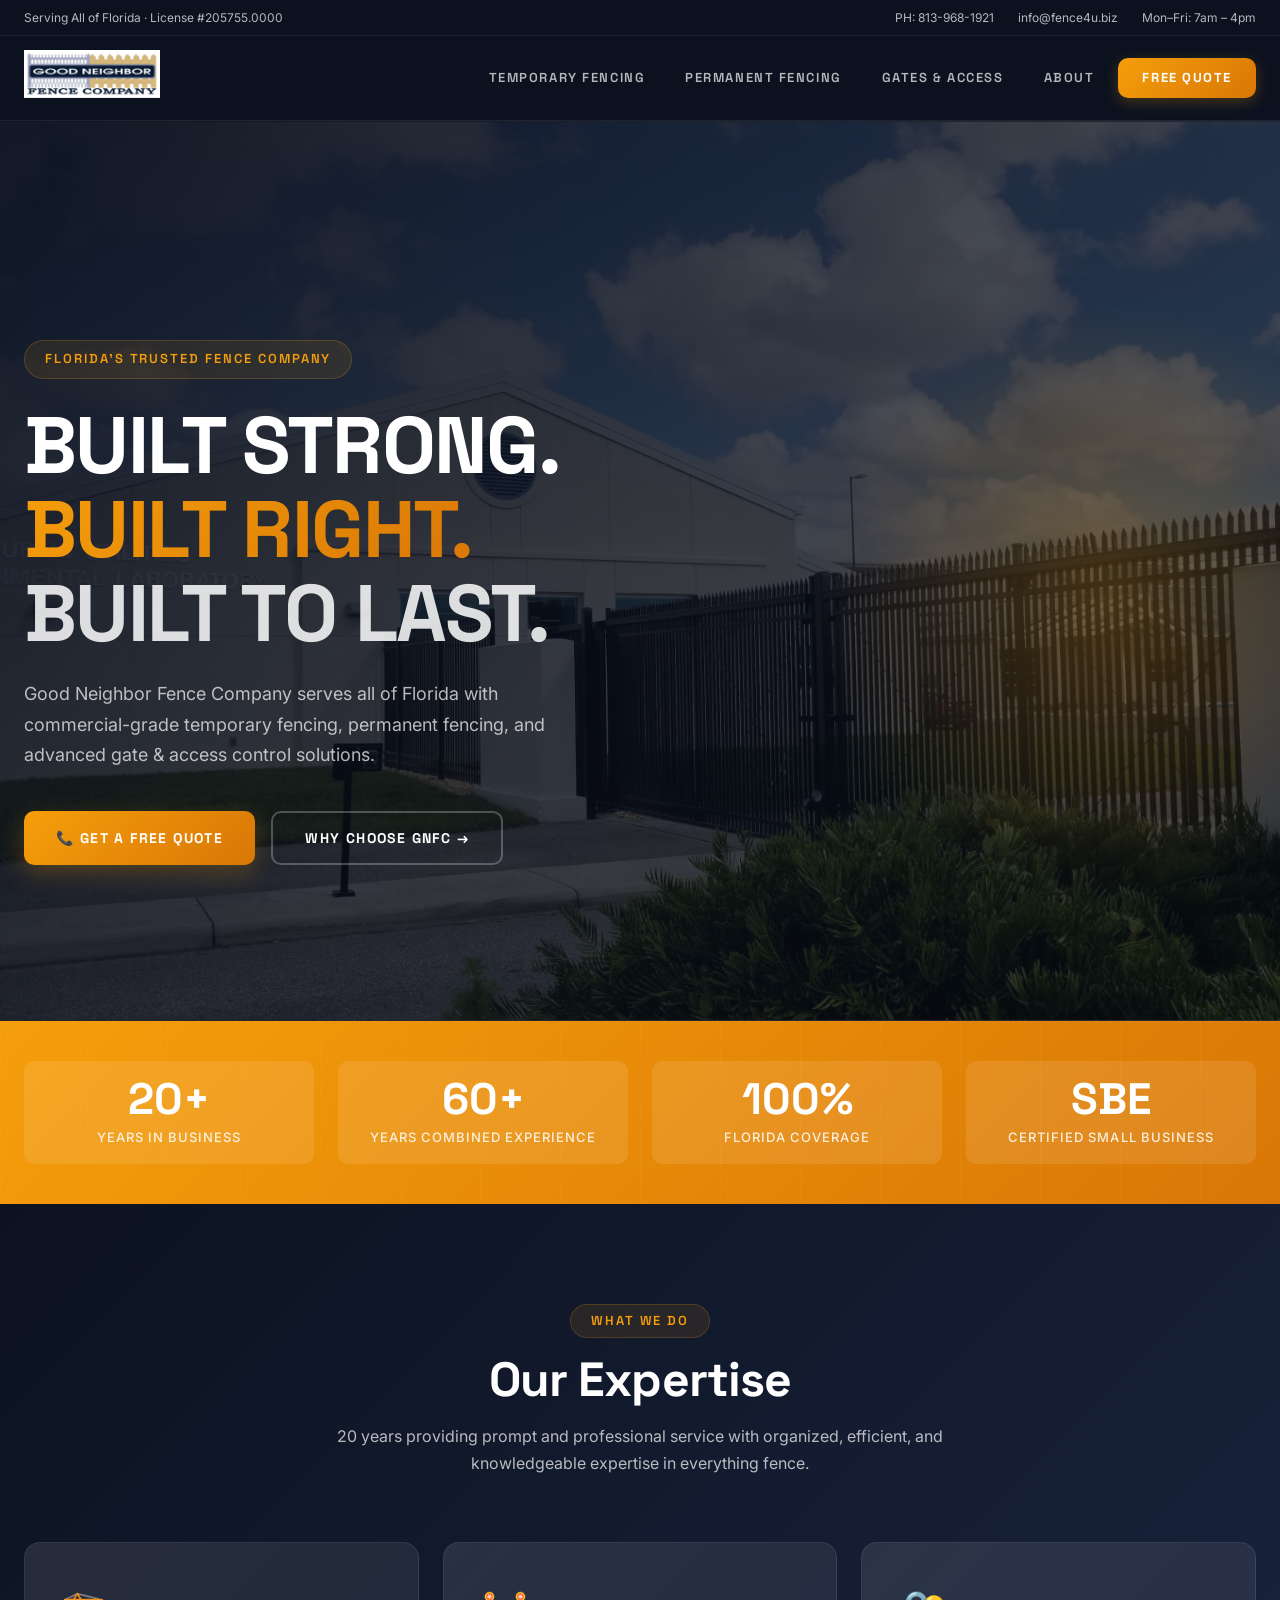
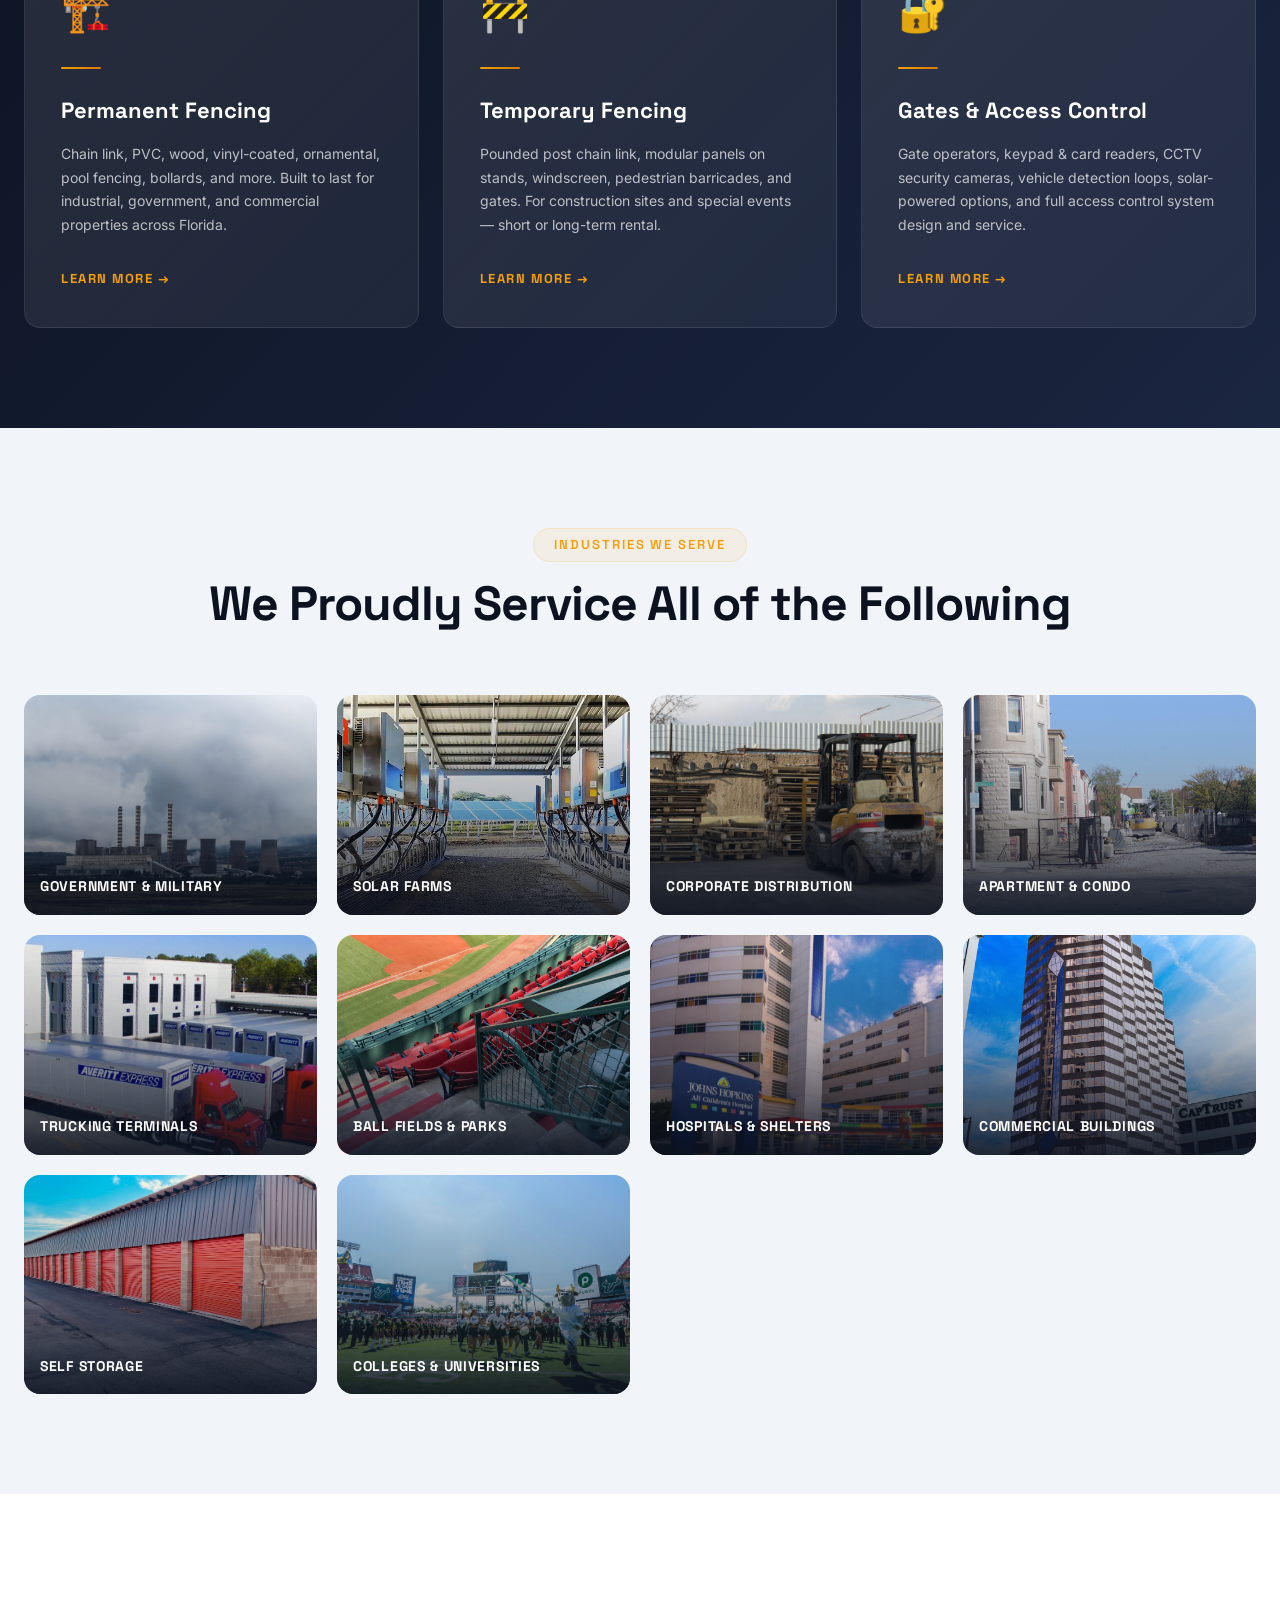
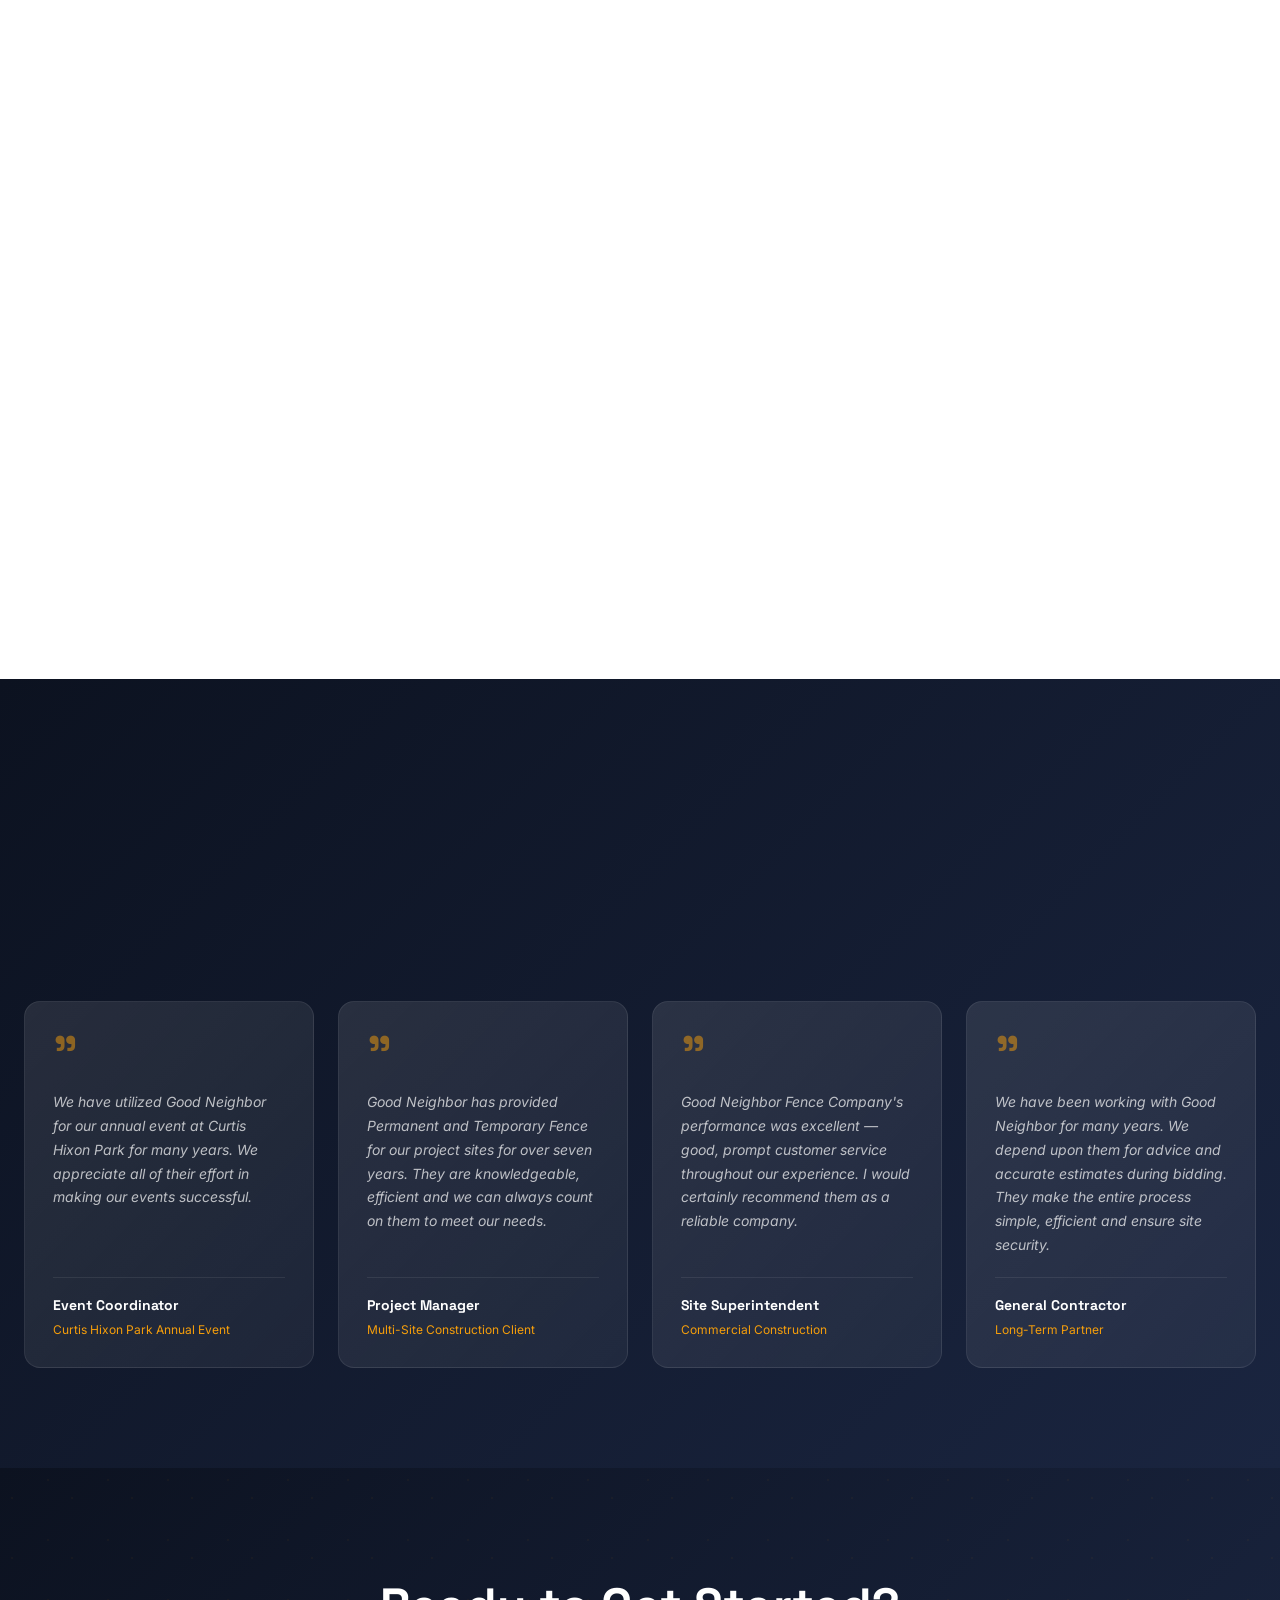
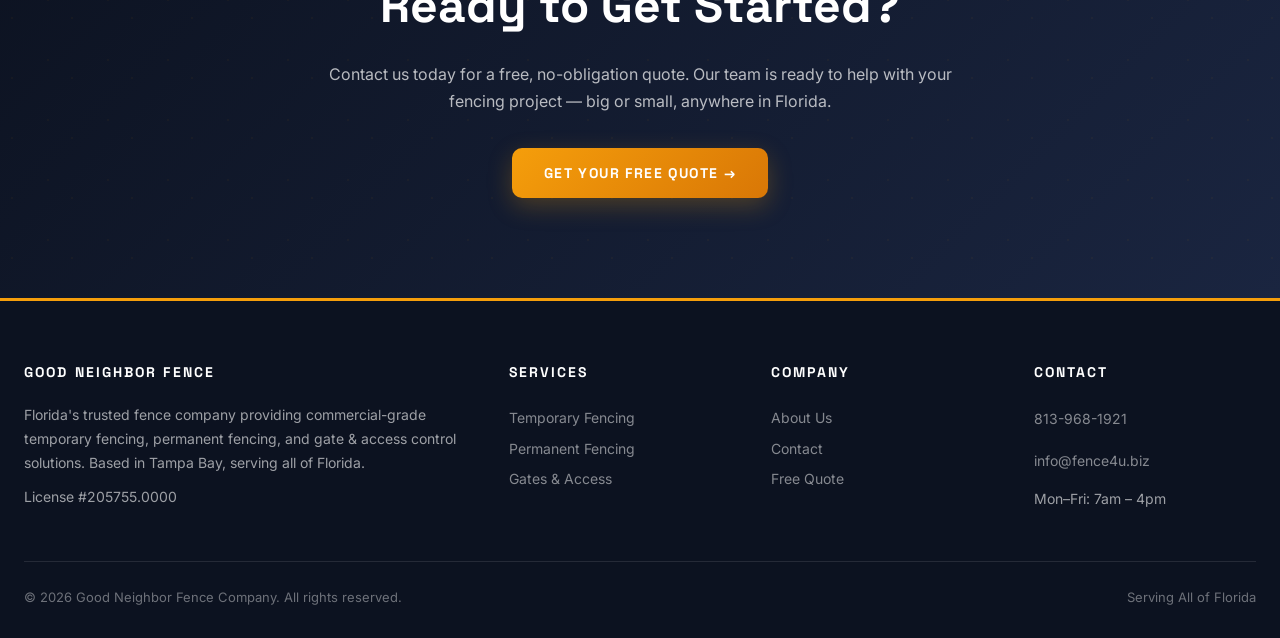
==== commit a75e89a5: "added fence favicon" ====
--- a/docs/index.html
+++ b/docs/index.html
@@ -5,6 +5,7 @@
     <meta name="viewport" content="width=device-width, initial-scale=1.0">
     <title>Good Neighbor Fence Company | Tampa, FL – Commercial &amp; Industrial Fencing</title>
     <meta name="description" content="GNFC serves all of Florida with temporary fencing, permanent fencing, gates & access control. 20+ years serving government, military, corporate, and industrial clients. License #205755.0000.">
+    <link rel="icon" type="image/svg+xml" href="assets/favicon.svg">
     <link rel="stylesheet" href="css/style.css">
 </head>
 <body>
